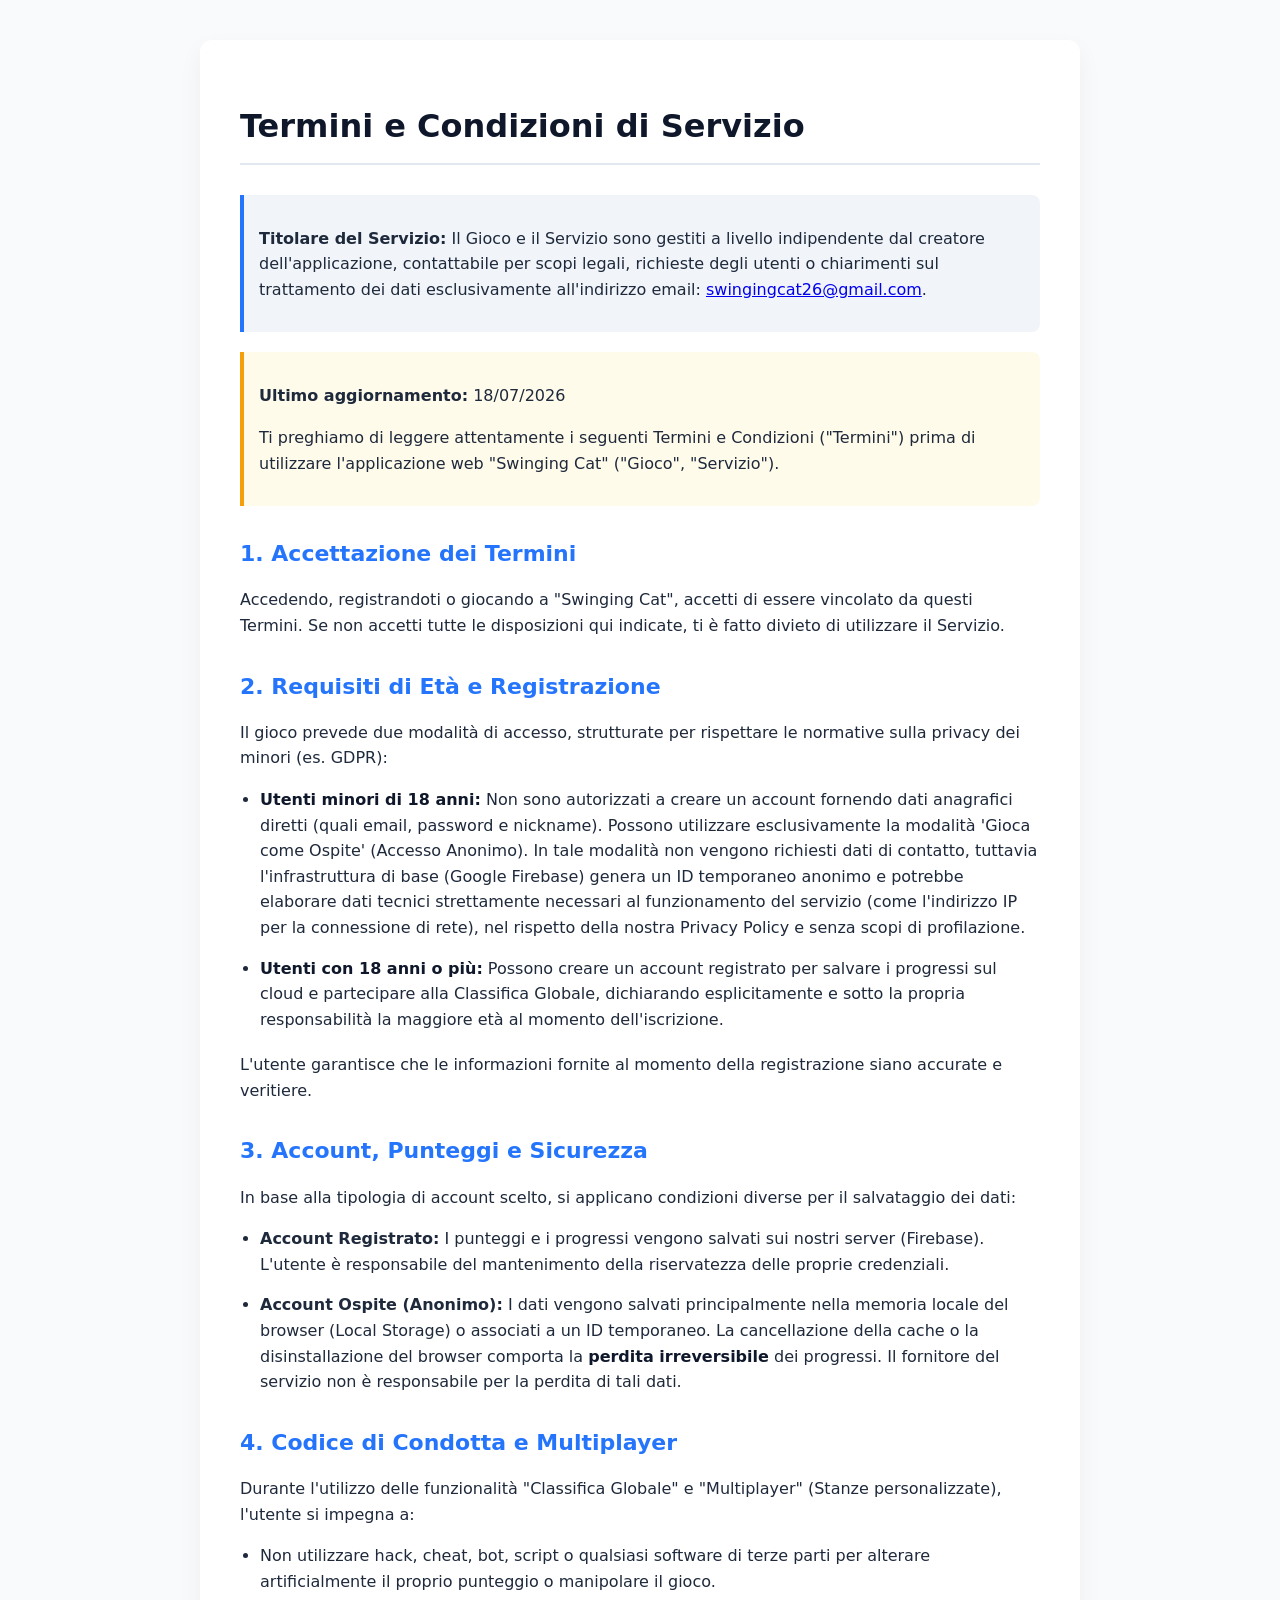
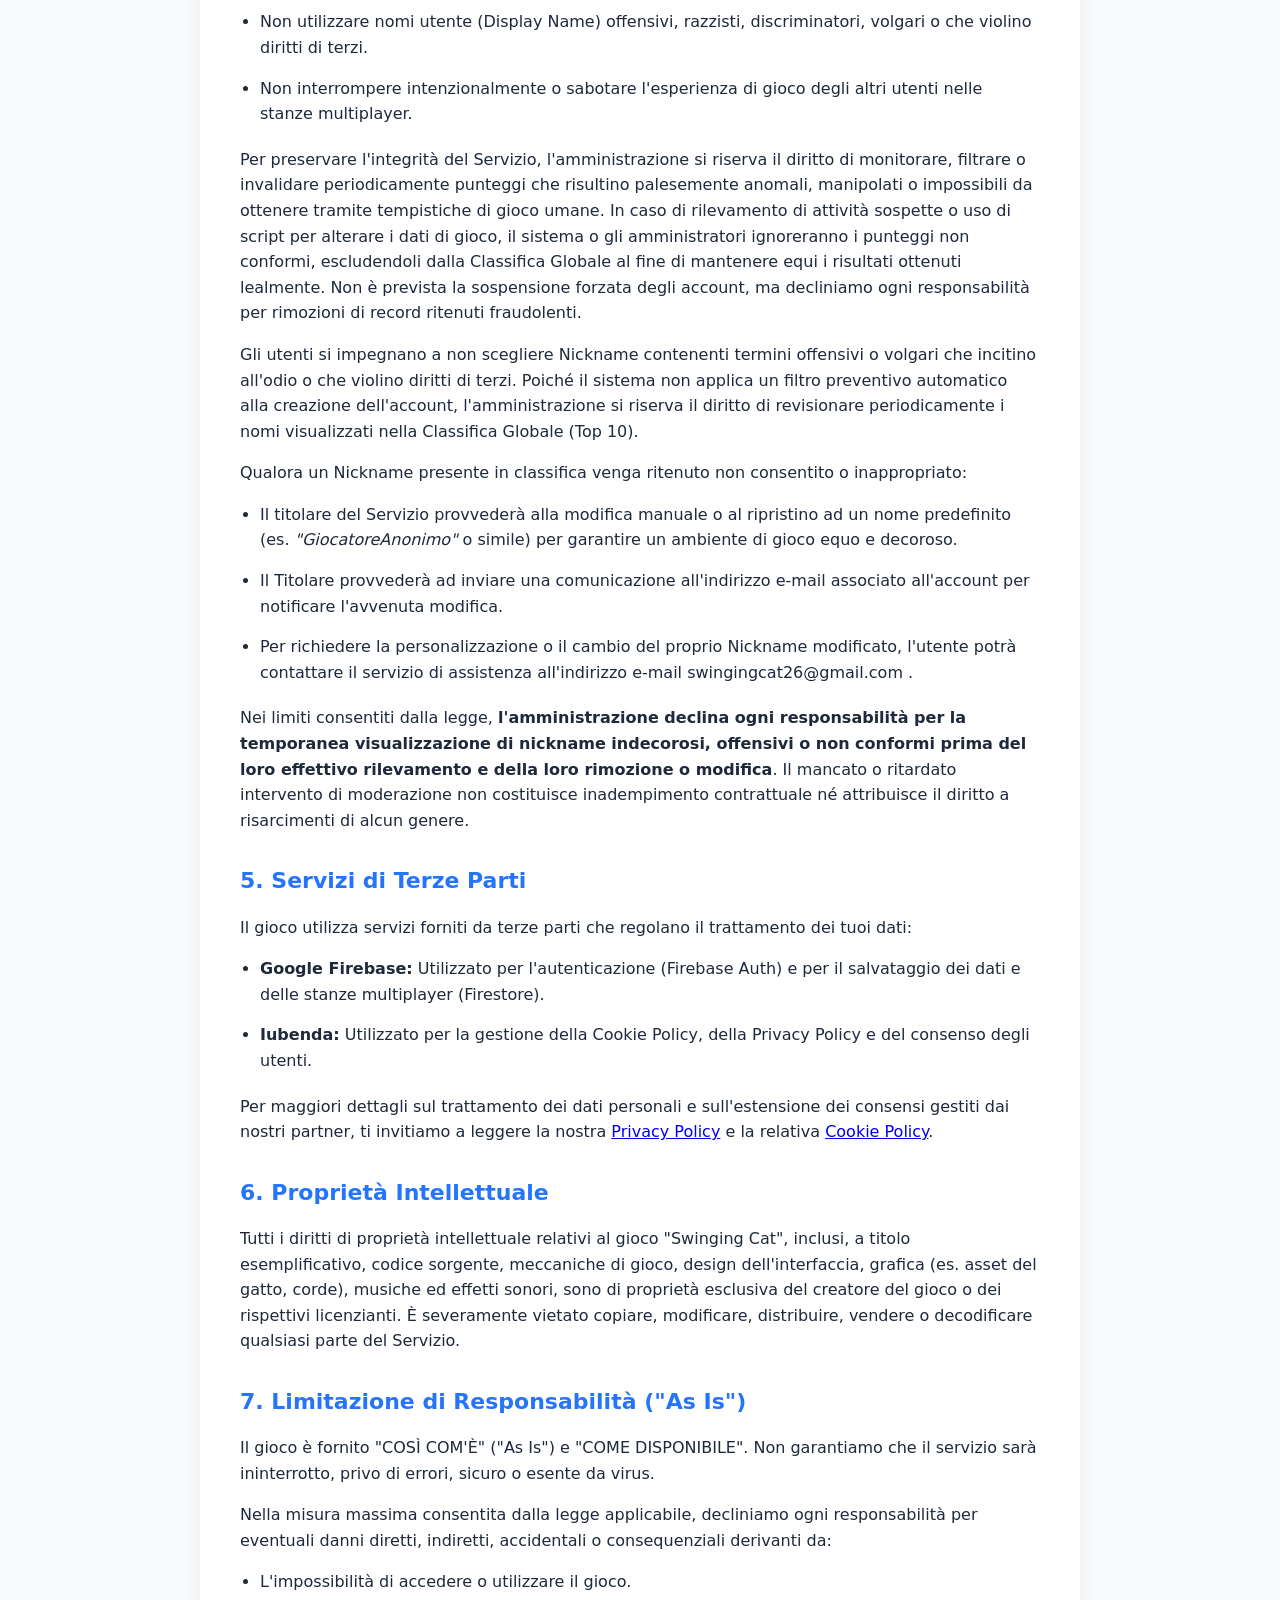
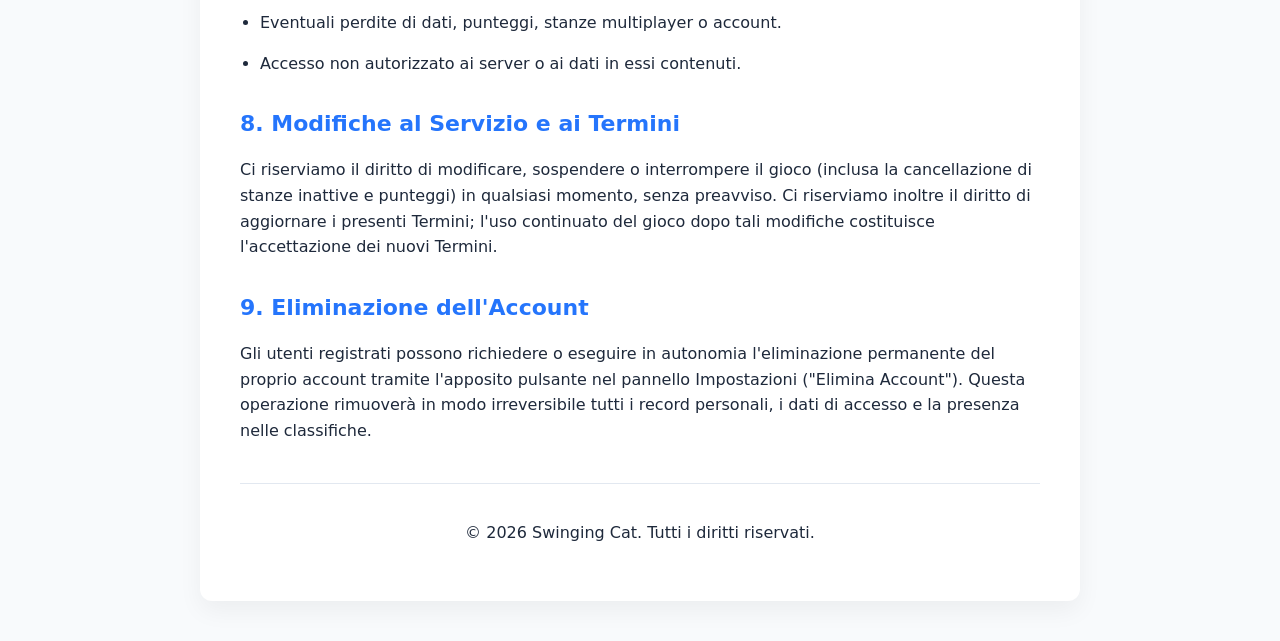
==== terms_conds.html @ af17d2d3 "Add files via upload" ====
<!DOCTYPE html>
<html lang="it">
<head>
    <meta charset="UTF-8">
    <meta name="viewport" content="width=device-width, initial-scale=1.0">
    <title>Termini e Condizioni - Swinging Cat</title>
    <style>
        :root {
            --bg-color: #f8fafc;
            --text-main: #1e293b;
            --text-light: #64748b;
            --primary: #2575fc;
            --border-color: #e2e8f0;
        }
        body {
            font-family: 'Inter', system-ui, -apple-system, sans-serif;
            background-color: var(--bg-color);
            color: var(--text-main);
            line-height: 1.6;
            margin: 0;
            padding: 0;
        }
        .container {
            max-width: 800px;
            margin: 40px auto;
            background: #ffffff;
            padding: 40px;
            border-radius: 12px;
            box-shadow: 0 10px 25px rgba(0, 0, 0, 0.05);
        }
        h1 {
            color: #0f172a;
            font-size: 32px;
            border-bottom: 2px solid var(--border-color);
            padding-bottom: 10px;
            margin-bottom: 30px;
        }
        h2 {
            color: var(--primary);
            font-size: 22px;
            margin-top: 30px;
            margin-bottom: 15px;
        }
        p, li {
            font-size: 16px;
            color: var(--text-main);
            margin-bottom: 15px;
        }
        ul {
            margin-bottom: 20px;
            padding-left: 20px;
        }
        .highlight {
            font-weight: bold;
            color: #0f172a;
        }
        .footer {
            margin-top: 40px;
            padding-top: 20px;
            border-top: 1px solid var(--border-color);
            text-align: center;
            font-size: 14px;
            color: var(--text-light);
        }
        .warning {
            background-color: #fffbeb;
            border-left: 4px solid #f59e0b;
            padding: 15px;
            margin-bottom: 20px;
            border-radius: 0 8px 8px 0;
        }
    </style>
</head>
<body>
    <div class="container">
       <h1>Termini e Condizioni di Servizio</h1>
<div style="background-color: #f1f5f9; border-left: 4px solid #2575fc; padding: 15px; margin-bottom: 20px; border-radius: 0 8px 8px 0;">
    <p><strong>Titolare del Servizio:</strong> Il Gioco e il Servizio sono gestiti a livello indipendente dal creatore dell'applicazione, contattabile per scopi legali, richieste degli utenti o chiarimenti sul trattamento dei dati esclusivamente all'indirizzo email: <a href="mailto:swingingcat26@gmail.com">swingingcat26@gmail.com</a>.</p>
</div>
<div class="warning">
            <p><strong>Ultimo aggiornamento:</strong> 18/07/2026</p>
            <p>Ti preghiamo di leggere attentamente i seguenti Termini e Condizioni ("Termini") prima di utilizzare l'applicazione web "Swinging Cat" ("Gioco", "Servizio").</p>
        </div>

        <h2>1. Accettazione dei Termini</h2>
        <p>Accedendo, registrandoti o giocando a "Swinging Cat", accetti di essere vincolato da questi Termini. Se non accetti tutte le disposizioni qui indicate, ti è fatto divieto di utilizzare il Servizio.</p>

        <h2>2. Requisiti di Età e Registrazione</h2>
        <p>Il gioco prevede due modalità di accesso, strutturate per rispettare le normative sulla privacy dei minori (es. GDPR):</p>
        <ul> 
        <li><span class="highlight">Utenti minori di 18 anni:</span> Non sono autorizzati a creare un account fornendo dati anagrafici diretti (quali email, password e nickname).
        Possono utilizzare esclusivamente la modalità 'Gioca come Ospite' (Accesso Anonimo). In tale modalità non vengono richiesti dati di contatto, tuttavia l'infrastruttura di base
        (Google Firebase) genera un ID temporaneo anonimo e potrebbe elaborare dati tecnici strettamente necessari al funzionamento del servizio (come l'indirizzo IP per la
        connessione di rete), nel rispetto della nostra Privacy Policy e senza scopi di profilazione.</li>
        <li><span class="highlight">Utenti con 18 anni o più:</span> Possono creare un account registrato per salvare i progressi sul cloud e partecipare alla Classifica Globale, dichiarando esplicitamente e sotto la propria responsabilità la maggiore età al momento dell'iscrizione.</li>
        </ul>
        <p>L'utente garantisce che le informazioni fornite al momento della registrazione siano accurate e veritiere.</p>

        <h2>3. Account, Punteggi e Sicurezza</h2>
        <p>In base alla tipologia di account scelto, si applicano condizioni diverse per il salvataggio dei dati:</p>
        <ul>
            <li><strong>Account Registrato:</strong> I punteggi e i progressi vengono salvati sui nostri server (Firebase). L'utente è responsabile del mantenimento della riservatezza delle proprie credenziali.</li>
            <li><strong>Account Ospite (Anonimo):</strong> I dati vengono salvati principalmente nella memoria locale del browser (Local Storage) o associati a un ID temporaneo. La cancellazione della cache o la disinstallazione del browser comporta la <span class="highlight">perdita irreversibile</span> dei progressi. Il fornitore del servizio non è responsabile per la perdita di tali dati.</li>
        </ul>

        <h2>4. Codice di Condotta e Multiplayer</h2>
        <p>Durante l'utilizzo delle funzionalità "Classifica Globale" e "Multiplayer" (Stanze personalizzate), l'utente si impegna a:</p>
        <ul>
            <li>Non utilizzare hack, cheat, bot, script o qualsiasi software di terze parti per alterare artificialmente il proprio punteggio o manipolare il gioco.</li>
            <li>Non utilizzare nomi utente (Display Name) offensivi, razzisti, discriminatori, volgari o che violino diritti di terzi.</li>
            <li>Non interrompere intenzionalmente o sabotare l'esperienza di gioco degli altri utenti nelle stanze multiplayer.</li>
        </ul>
        <p>Per preservare l'integrità del Servizio, l'amministrazione si riserva il diritto di monitorare, filtrare o invalidare periodicamente punteggi che risultino palesemente
            anomali, manipolati o impossibili da ottenere tramite tempistiche di gioco umane. In caso di rilevamento di attività sospette o uso di script per alterare i dati di gioco, il
            sistema o gli amministratori ignoreranno i punteggi non conformi, escludendoli dalla Classifica Globale al fine di mantenere equi i risultati ottenuti lealmente. Non è
            prevista la sospensione forzata degli account, ma decliniamo ogni responsabilità per rimozioni di record ritenuti fraudolenti.
        </p>
        <p>
  Gli utenti si impegnano a non scegliere Nickname contenenti termini offensivi o volgari che incitino all'odio o che violino diritti di terzi. Poiché il sistema
  non applica un filtro preventivo automatico alla creazione dell'account, l'amministrazione
  si riserva il diritto di revisionare periodicamente i nomi visualizzati nella Classifica Globale (Top 10).
</p>
<p>Qualora un Nickname presente in classifica venga ritenuto non consentito o inappropriato:</p>
  <ul>
    <li>
      Il titolare del Servizio provvederà alla modifica manuale o al ripristino ad un nome predefinito 
      (es. <em>"GiocatoreAnonimo"</em> o simile) per garantire un ambiente di gioco equo e decoroso.
    </li>
    <li>
      Il Titolare provvederà ad inviare una comunicazione 
      all'indirizzo e-mail associato all'account per notificare l'avvenuta modifica.
    </li>
    <li>
      Per richiedere la personalizzazione o il cambio del proprio Nickname modificato, l'utente potrà 
      contattare il servizio di assistenza all'indirizzo e-mail swingingcat26@gmail.com .
    </li>
  </ul>
  <p>Nei limiti consentiti dalla legge, <strong>l'amministrazione declina ogni responsabilità per la temporanea 
      visualizzazione di nickname indecorosi, offensivi o non conformi prima del loro effettivo rilevamento 
      e della loro rimozione o modifica</strong>. Il mancato o ritardato intervento di moderazione non 
      costituisce inadempimento contrattuale né attribuisce il diritto a risarcimenti di alcun genere.</p>


        <h2>5. Servizi di Terze Parti</h2>
        <p>Il gioco utilizza servizi forniti da terze parti che regolano il trattamento dei tuoi dati:</p>
        <ul>
            <li><strong>Google Firebase:</strong> Utilizzato per l'autenticazione (Firebase Auth) e per il salvataggio dei dati e delle stanze multiplayer (Firestore).</li>
            <li><strong>Iubenda:</strong> Utilizzato per la gestione della Cookie Policy, della Privacy Policy e del consenso degli utenti.</li>
        </ul>
       <p>Per maggiori dettagli sul trattamento dei dati personali e sull'estensione dei consensi gestiti dai nostri partner, ti invitiamo a leggere la nostra <a href="https://www.iubenda.com/privacy-policy/73452321" target="_blank">Privacy Policy</a> e la relativa <a href="https://www.iubenda.com/privacy-policy/73452321/cookie-policy" target="_blank">Cookie Policy</a>.</p>

        <h2>6. Proprietà Intellettuale</h2>
        <p>Tutti i diritti di proprietà intellettuale relativi al gioco "Swinging Cat", inclusi, a titolo esemplificativo, codice sorgente, meccaniche di gioco, design dell'interfaccia, grafica (es. asset del gatto, corde), musiche ed effetti sonori, sono di proprietà esclusiva del creatore del gioco o dei rispettivi licenzianti. È severamente vietato copiare, modificare, distribuire, vendere o decodificare qualsiasi parte del Servizio.</p>

        <h2>7. Limitazione di Responsabilità ("As Is")</h2>
        <p>Il gioco è fornito "COSÌ COM'È" ("As Is") e "COME DISPONIBILE". Non garantiamo che il servizio sarà ininterrotto, privo di errori, sicuro o esente da virus. </p>
        <p>Nella misura massima consentita dalla legge applicabile, decliniamo ogni responsabilità per eventuali danni diretti, indiretti, accidentali o consequenziali derivanti da:</p>
        <ul>
            <li>L'impossibilità di accedere o utilizzare il gioco.</li>
            <li>Eventuali perdite di dati, punteggi, stanze multiplayer o account.</li>
            <li>Accesso non autorizzato ai server o ai dati in essi contenuti.</li>
        </ul>

        <h2>8. Modifiche al Servizio e ai Termini</h2>
        <p>Ci riserviamo il diritto di modificare, sospendere o interrompere il gioco (inclusa la cancellazione di stanze inattive e punteggi) in qualsiasi momento, senza preavviso. Ci riserviamo inoltre il diritto di aggiornare i presenti Termini; l'uso continuato del gioco dopo tali modifiche costituisce l'accettazione dei nuovi Termini.</p>

        <h2>9. Eliminazione dell'Account</h2>
        <p>Gli utenti registrati possono richiedere o eseguire in autonomia l'eliminazione permanente del proprio account tramite l'apposito pulsante nel pannello Impostazioni ("Elimina Account"). Questa operazione rimuoverà in modo irreversibile tutti i record personali, i dati di accesso e la presenza nelle classifiche.</p>
        
        <div class="footer">
            <p>&copy; 2026 Swinging Cat. Tutti i diritti riservati.</p>
        </div>
    </div>
</body>
</html>
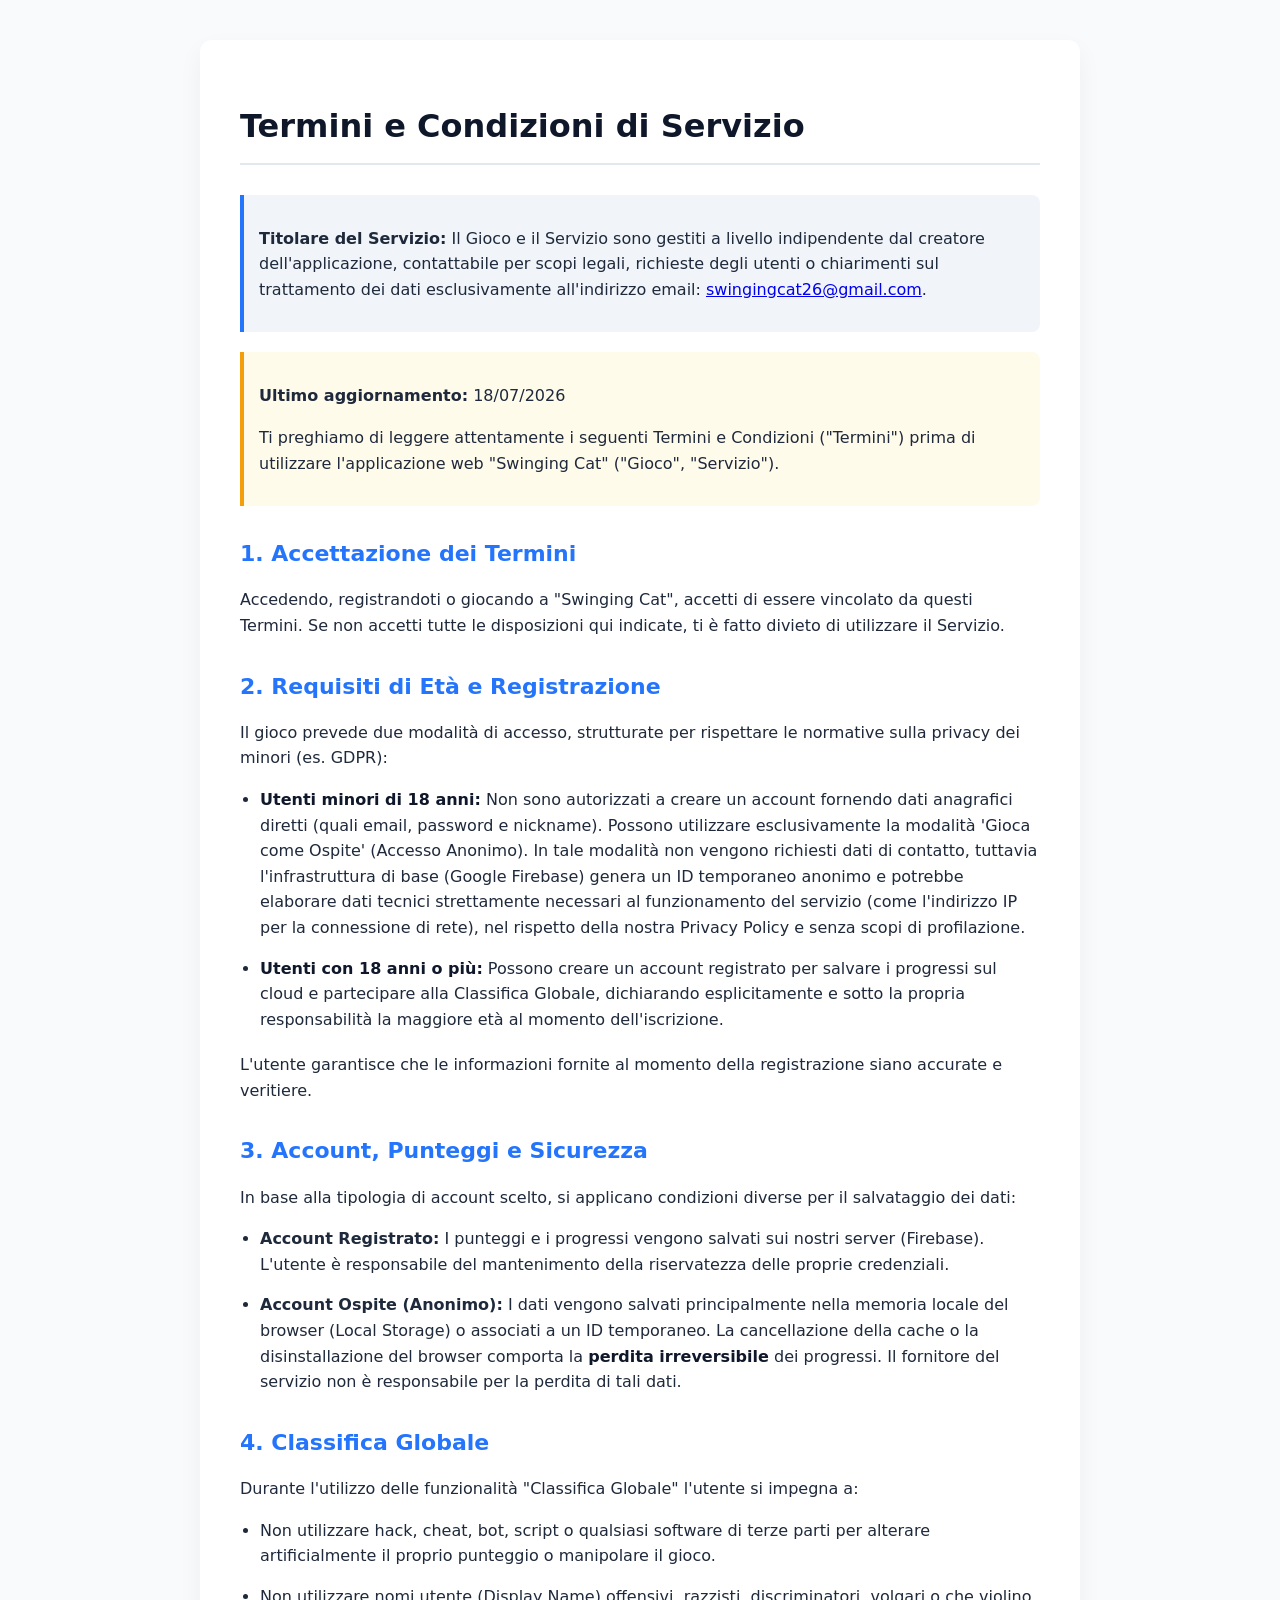
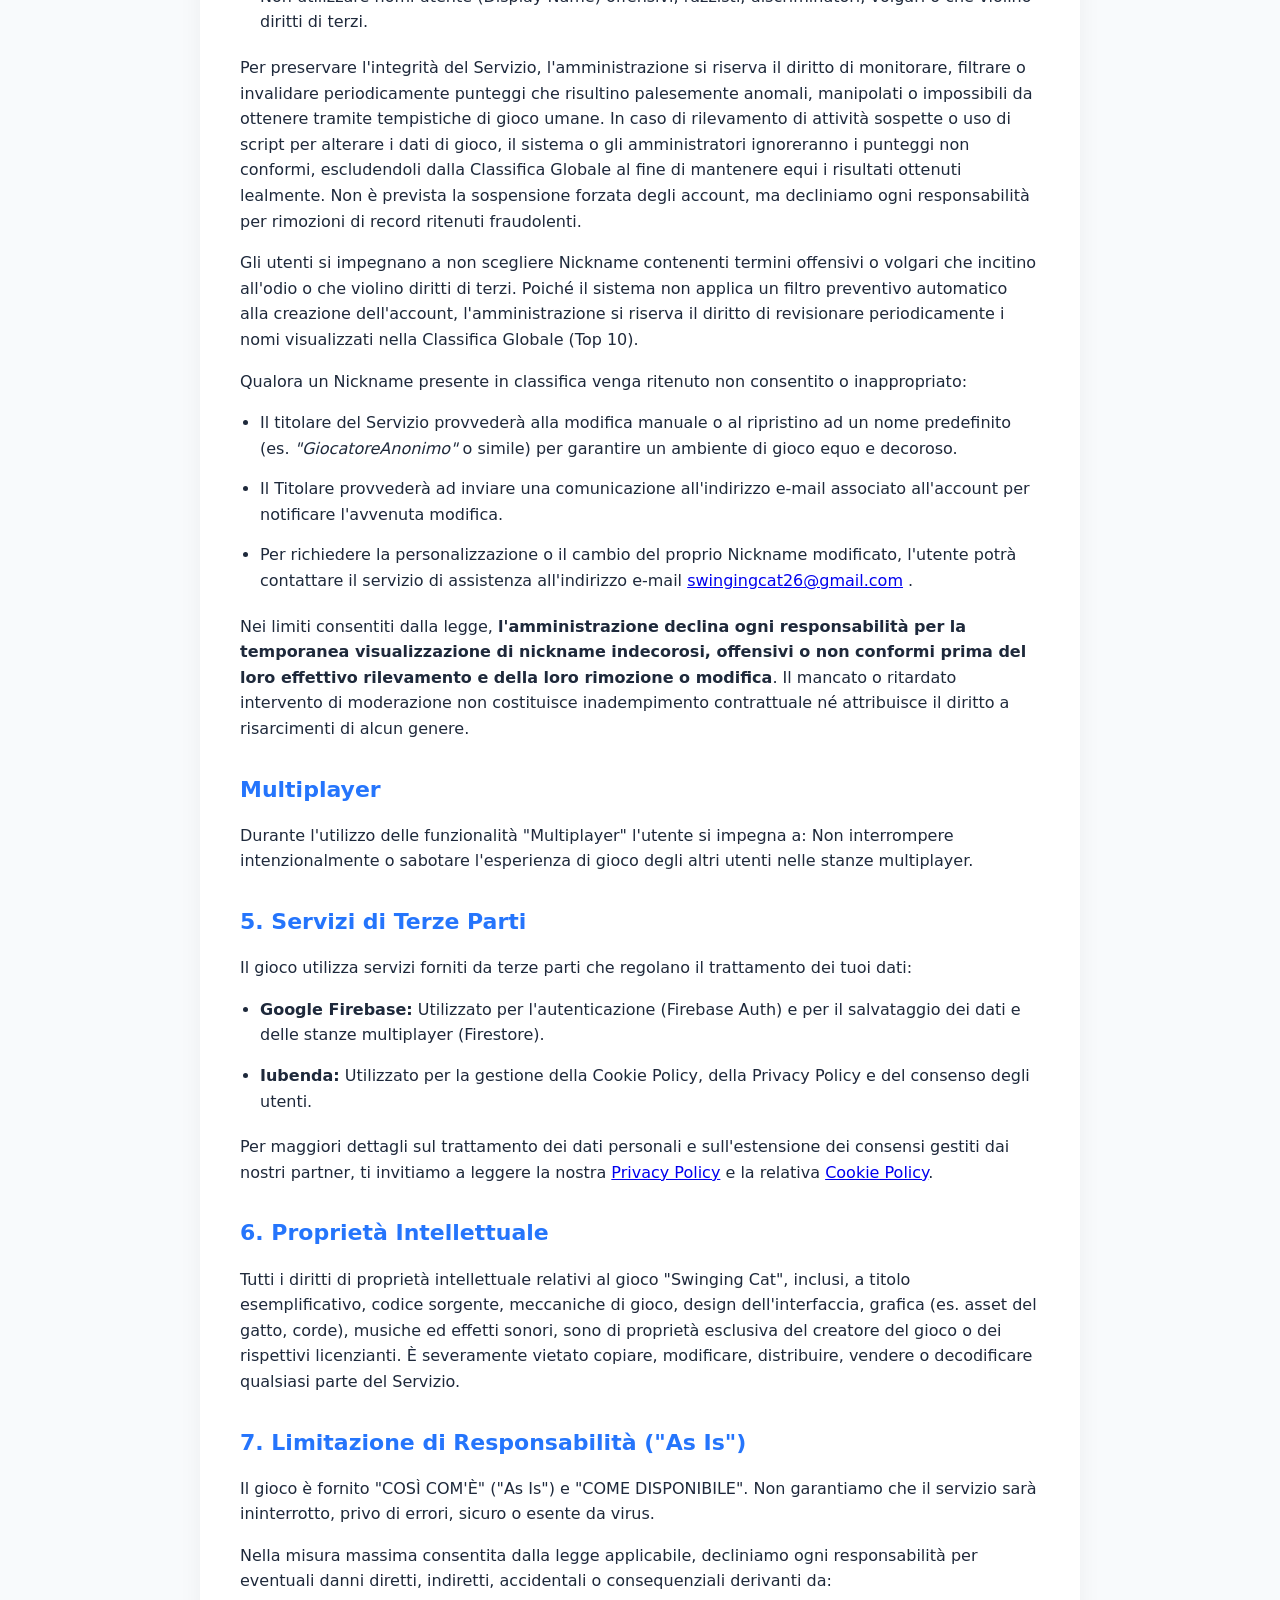
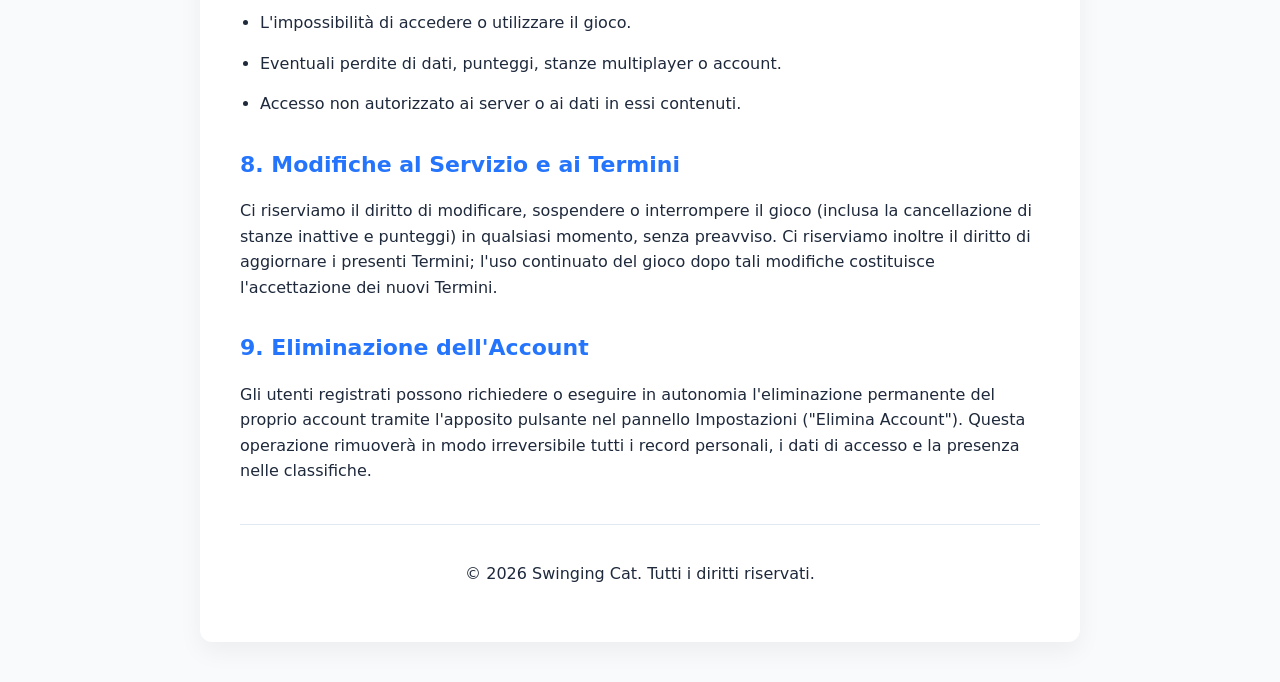
==== commit 8895a64c: "terms of service" ====
--- a/terms_conds.html
+++ b/terms_conds.html
@@ -103,12 +103,11 @@
             <li><strong>Account Ospite (Anonimo):</strong> I dati vengono salvati principalmente nella memoria locale del browser (Local Storage) o associati a un ID temporaneo. La cancellazione della cache o la disinstallazione del browser comporta la <span class="highlight">perdita irreversibile</span> dei progressi. Il fornitore del servizio non è responsabile per la perdita di tali dati.</li>
         </ul>
 
-        <h2>4. Codice di Condotta e Multiplayer</h2>
-        <p>Durante l'utilizzo delle funzionalità "Classifica Globale" e "Multiplayer" (Stanze personalizzate), l'utente si impegna a:</p>
+        <h2>4. Classifica Globale</h2>
+        <p>Durante l'utilizzo delle funzionalità "Classifica Globale" l'utente si impegna a:</p>
         <ul>
             <li>Non utilizzare hack, cheat, bot, script o qualsiasi software di terze parti per alterare artificialmente il proprio punteggio o manipolare il gioco.</li>
             <li>Non utilizzare nomi utente (Display Name) offensivi, razzisti, discriminatori, volgari o che violino diritti di terzi.</li>
-            <li>Non interrompere intenzionalmente o sabotare l'esperienza di gioco degli altri utenti nelle stanze multiplayer.</li>
         </ul>
         <p>Per preservare l'integrità del Servizio, l'amministrazione si riserva il diritto di monitorare, filtrare o invalidare periodicamente punteggi che risultino palesemente
             anomali, manipolati o impossibili da ottenere tramite tempistiche di gioco umane. In caso di rilevamento di attività sospette o uso di script per alterare i dati di gioco, il
@@ -132,13 +131,17 @@
     </li>
     <li>
       Per richiedere la personalizzazione o il cambio del proprio Nickname modificato, l'utente potrà 
-      contattare il servizio di assistenza all'indirizzo e-mail swingingcat26@gmail.com .
+      contattare il servizio di assistenza all'indirizzo e-mail <a href="mailto:swingingcat26@gmail.com">swingingcat26@gmail.com</a> .
     </li>
   </ul>
   <p>Nei limiti consentiti dalla legge, <strong>l'amministrazione declina ogni responsabilità per la temporanea 
       visualizzazione di nickname indecorosi, offensivi o non conformi prima del loro effettivo rilevamento 
       e della loro rimozione o modifica</strong>. Il mancato o ritardato intervento di moderazione non 
       costituisce inadempimento contrattuale né attribuisce il diritto a risarcimenti di alcun genere.</p>
+
+      <h2>Multiplayer</h2>
+      <p>Durante l'utilizzo delle funzionalità "Multiplayer" l'utente si impegna a:
+      Non interrompere intenzionalmente o sabotare l'esperienza di gioco degli altri utenti nelle stanze multiplayer.</p>
 
 
         <h2>5. Servizi di Terze Parti</h2>
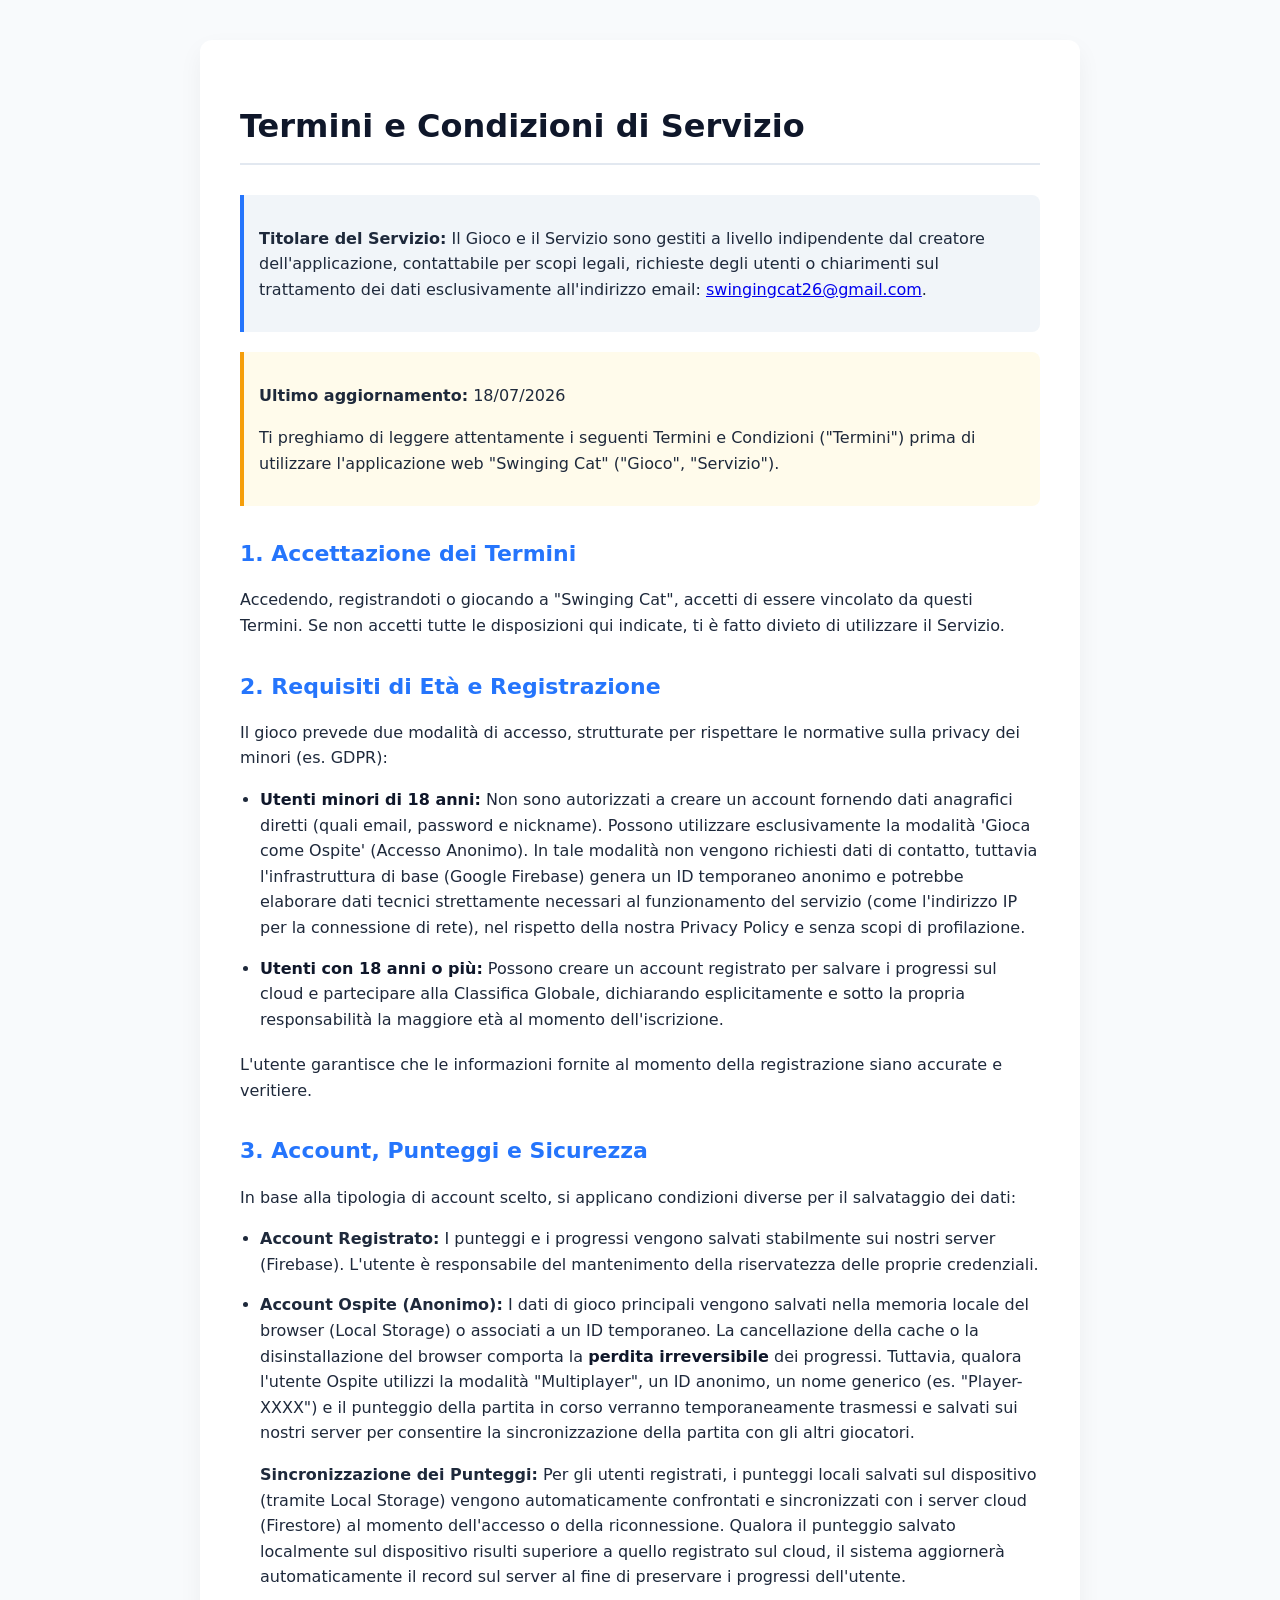
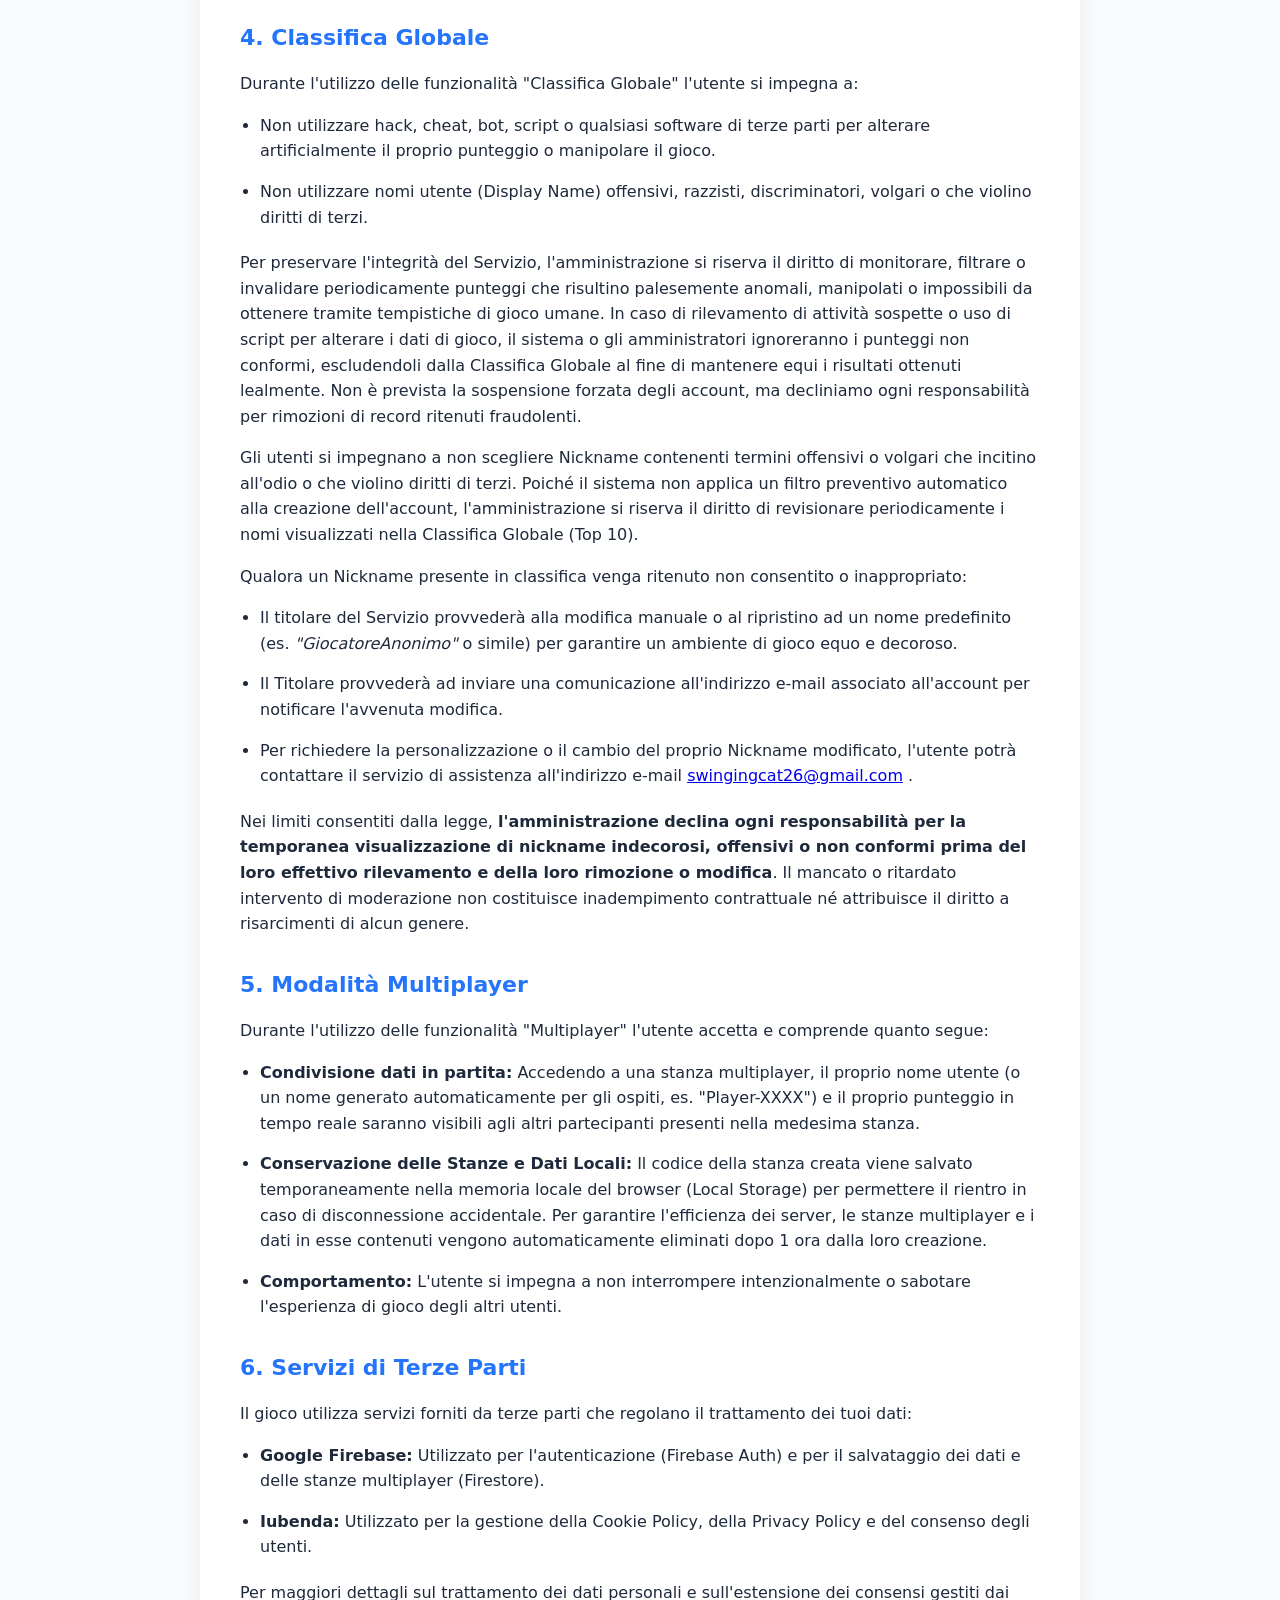
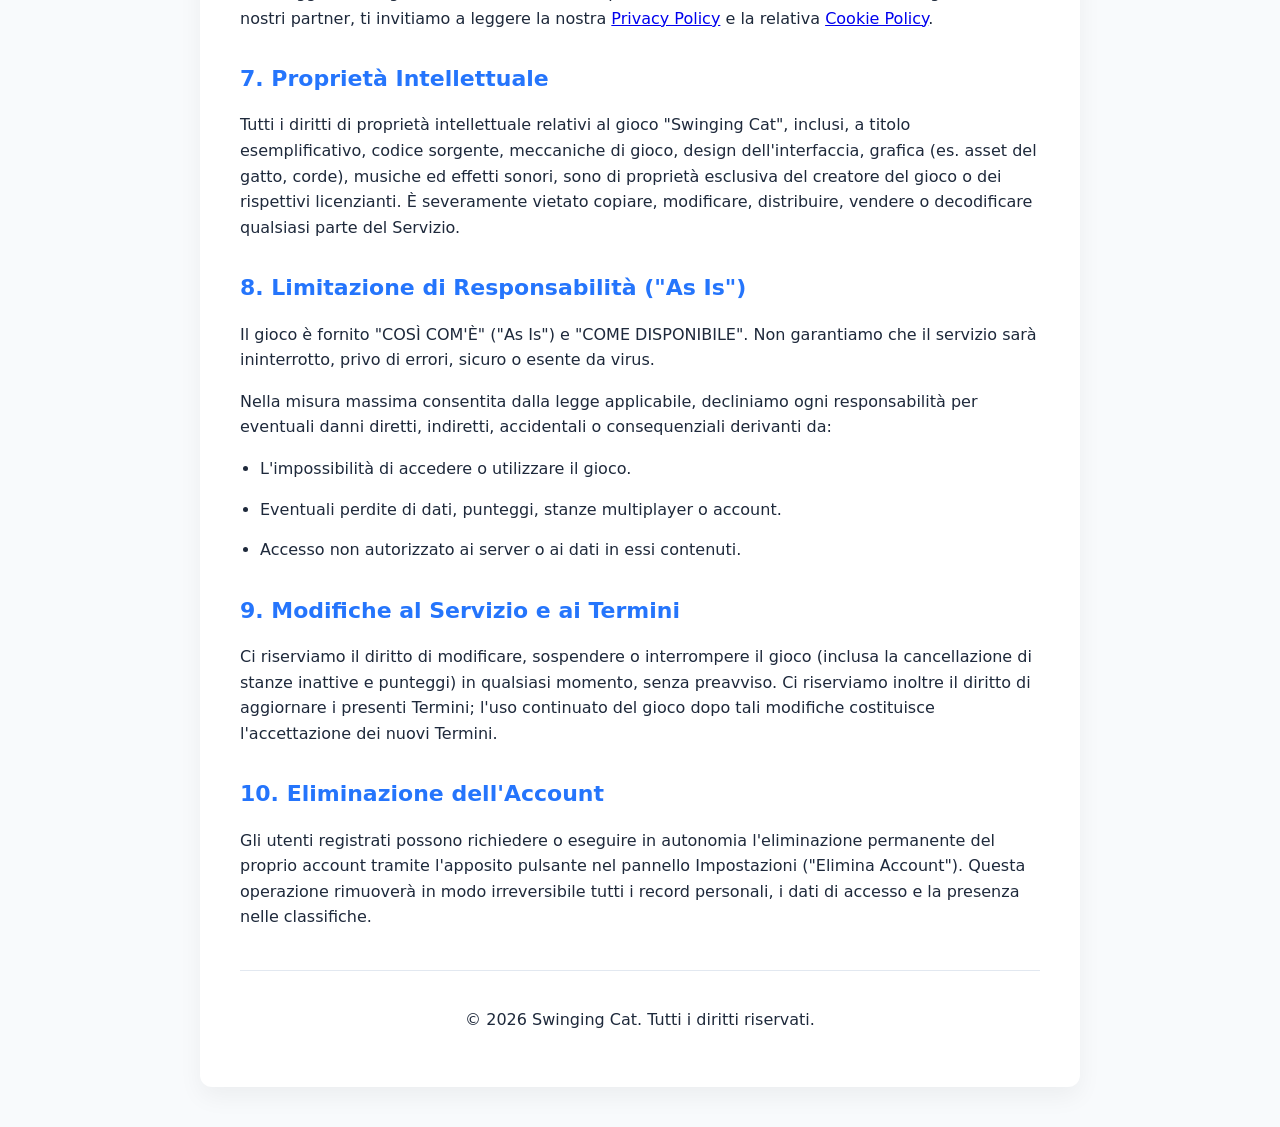
==== commit 967851af: "terms of service" ====
--- a/terms_conds.html
+++ b/terms_conds.html
@@ -99,8 +99,10 @@
         <h2>3. Account, Punteggi e Sicurezza</h2>
         <p>In base alla tipologia di account scelto, si applicano condizioni diverse per il salvataggio dei dati:</p>
         <ul>
-            <li><strong>Account Registrato:</strong> I punteggi e i progressi vengono salvati sui nostri server (Firebase). L'utente è responsabile del mantenimento della riservatezza delle proprie credenziali.</li>
-            <li><strong>Account Ospite (Anonimo):</strong> I dati vengono salvati principalmente nella memoria locale del browser (Local Storage) o associati a un ID temporaneo. La cancellazione della cache o la disinstallazione del browser comporta la <span class="highlight">perdita irreversibile</span> dei progressi. Il fornitore del servizio non è responsabile per la perdita di tali dati.</li>
+            <li><strong>Account Registrato:</strong> I punteggi e i progressi vengono salvati stabilmente sui nostri server (Firebase). L'utente è responsabile del mantenimento della riservatezza delle proprie credenziali.</li>
+            <li><strong>Account Ospite (Anonimo):</strong> I dati di gioco principali vengono salvati nella memoria locale del browser (Local Storage) o associati a un ID temporaneo. La cancellazione della cache o la disinstallazione del browser comporta la <span class="highlight">perdita irreversibile</span> dei progressi. 
+                Tuttavia, qualora l'utente Ospite utilizzi la modalità "Multiplayer", un ID anonimo, un nome generico (es. "Player-XXXX") e il punteggio della partita in corso verranno temporaneamente trasmessi e salvati sui nostri server per consentire la sincronizzazione della partita con gli altri giocatori.</li>
+                <p><strong>Sincronizzazione dei Punteggi:</strong> Per gli utenti registrati, i punteggi locali salvati sul dispositivo (tramite Local Storage) vengono automaticamente confrontati e sincronizzati con i server cloud (Firestore) al momento dell'accesso o della riconnessione. Qualora il punteggio salvato localmente sul dispositivo risulti superiore a quello registrato sul cloud, il sistema aggiornerà automaticamente il record sul server al fine di preservare i progressi dell'utente.</p>
         </ul>
 
         <h2>4. Classifica Globale</h2>
@@ -139,12 +141,15 @@
       e della loro rimozione o modifica</strong>. Il mancato o ritardato intervento di moderazione non 
       costituisce inadempimento contrattuale né attribuisce il diritto a risarcimenti di alcun genere.</p>
 
-      <h2>Multiplayer</h2>
-      <p>Durante l'utilizzo delle funzionalità "Multiplayer" l'utente si impegna a:
-      Non interrompere intenzionalmente o sabotare l'esperienza di gioco degli altri utenti nelle stanze multiplayer.</p>
+ <h2>5. Modalità Multiplayer</h2>
+      <p>Durante l'utilizzo delle funzionalità "Multiplayer" l'utente accetta e comprende quanto segue:</p>
+      <ul>
+          <li><strong>Condivisione dati in partita:</strong> Accedendo a una stanza multiplayer, il proprio nome utente (o un nome generato automaticamente per gli ospiti, es. "Player-XXXX") e il proprio punteggio in tempo reale saranno visibili agli altri partecipanti presenti nella medesima stanza.</li>
+          <li><strong>Conservazione delle Stanze e Dati Locali:</strong> Il codice della stanza creata viene salvato temporaneamente nella memoria locale del browser (Local Storage) per permettere il rientro in caso di disconnessione accidentale. Per garantire l'efficienza dei server, le stanze multiplayer e i dati in esse contenuti vengono automaticamente eliminati dopo 1 ora dalla loro creazione.</li>
+          <li><strong>Comportamento:</strong> L'utente si impegna a non interrompere intenzionalmente o sabotare l'esperienza di gioco degli altri utenti.</li>
+      </ul>
 
-
-        <h2>5. Servizi di Terze Parti</h2>
+        <h2>6. Servizi di Terze Parti</h2>
         <p>Il gioco utilizza servizi forniti da terze parti che regolano il trattamento dei tuoi dati:</p>
         <ul>
             <li><strong>Google Firebase:</strong> Utilizzato per l'autenticazione (Firebase Auth) e per il salvataggio dei dati e delle stanze multiplayer (Firestore).</li>
@@ -152,10 +157,10 @@
         </ul>
        <p>Per maggiori dettagli sul trattamento dei dati personali e sull'estensione dei consensi gestiti dai nostri partner, ti invitiamo a leggere la nostra <a href="https://www.iubenda.com/privacy-policy/73452321" target="_blank">Privacy Policy</a> e la relativa <a href="https://www.iubenda.com/privacy-policy/73452321/cookie-policy" target="_blank">Cookie Policy</a>.</p>
 
-        <h2>6. Proprietà Intellettuale</h2>
+        <h2>7. Proprietà Intellettuale</h2>
         <p>Tutti i diritti di proprietà intellettuale relativi al gioco "Swinging Cat", inclusi, a titolo esemplificativo, codice sorgente, meccaniche di gioco, design dell'interfaccia, grafica (es. asset del gatto, corde), musiche ed effetti sonori, sono di proprietà esclusiva del creatore del gioco o dei rispettivi licenzianti. È severamente vietato copiare, modificare, distribuire, vendere o decodificare qualsiasi parte del Servizio.</p>
 
-        <h2>7. Limitazione di Responsabilità ("As Is")</h2>
+        <h2>8. Limitazione di Responsabilità ("As Is")</h2>
         <p>Il gioco è fornito "COSÌ COM'È" ("As Is") e "COME DISPONIBILE". Non garantiamo che il servizio sarà ininterrotto, privo di errori, sicuro o esente da virus. </p>
         <p>Nella misura massima consentita dalla legge applicabile, decliniamo ogni responsabilità per eventuali danni diretti, indiretti, accidentali o consequenziali derivanti da:</p>
         <ul>
@@ -164,10 +169,10 @@
             <li>Accesso non autorizzato ai server o ai dati in essi contenuti.</li>
         </ul>
 
-        <h2>8. Modifiche al Servizio e ai Termini</h2>
+        <h2>9. Modifiche al Servizio e ai Termini</h2>
         <p>Ci riserviamo il diritto di modificare, sospendere o interrompere il gioco (inclusa la cancellazione di stanze inattive e punteggi) in qualsiasi momento, senza preavviso. Ci riserviamo inoltre il diritto di aggiornare i presenti Termini; l'uso continuato del gioco dopo tali modifiche costituisce l'accettazione dei nuovi Termini.</p>
 
-        <h2>9. Eliminazione dell'Account</h2>
+        <h2>10. Eliminazione dell'Account</h2>
         <p>Gli utenti registrati possono richiedere o eseguire in autonomia l'eliminazione permanente del proprio account tramite l'apposito pulsante nel pannello Impostazioni ("Elimina Account"). Questa operazione rimuoverà in modo irreversibile tutti i record personali, i dati di accesso e la presenza nelle classifiche.</p>
         
         <div class="footer">
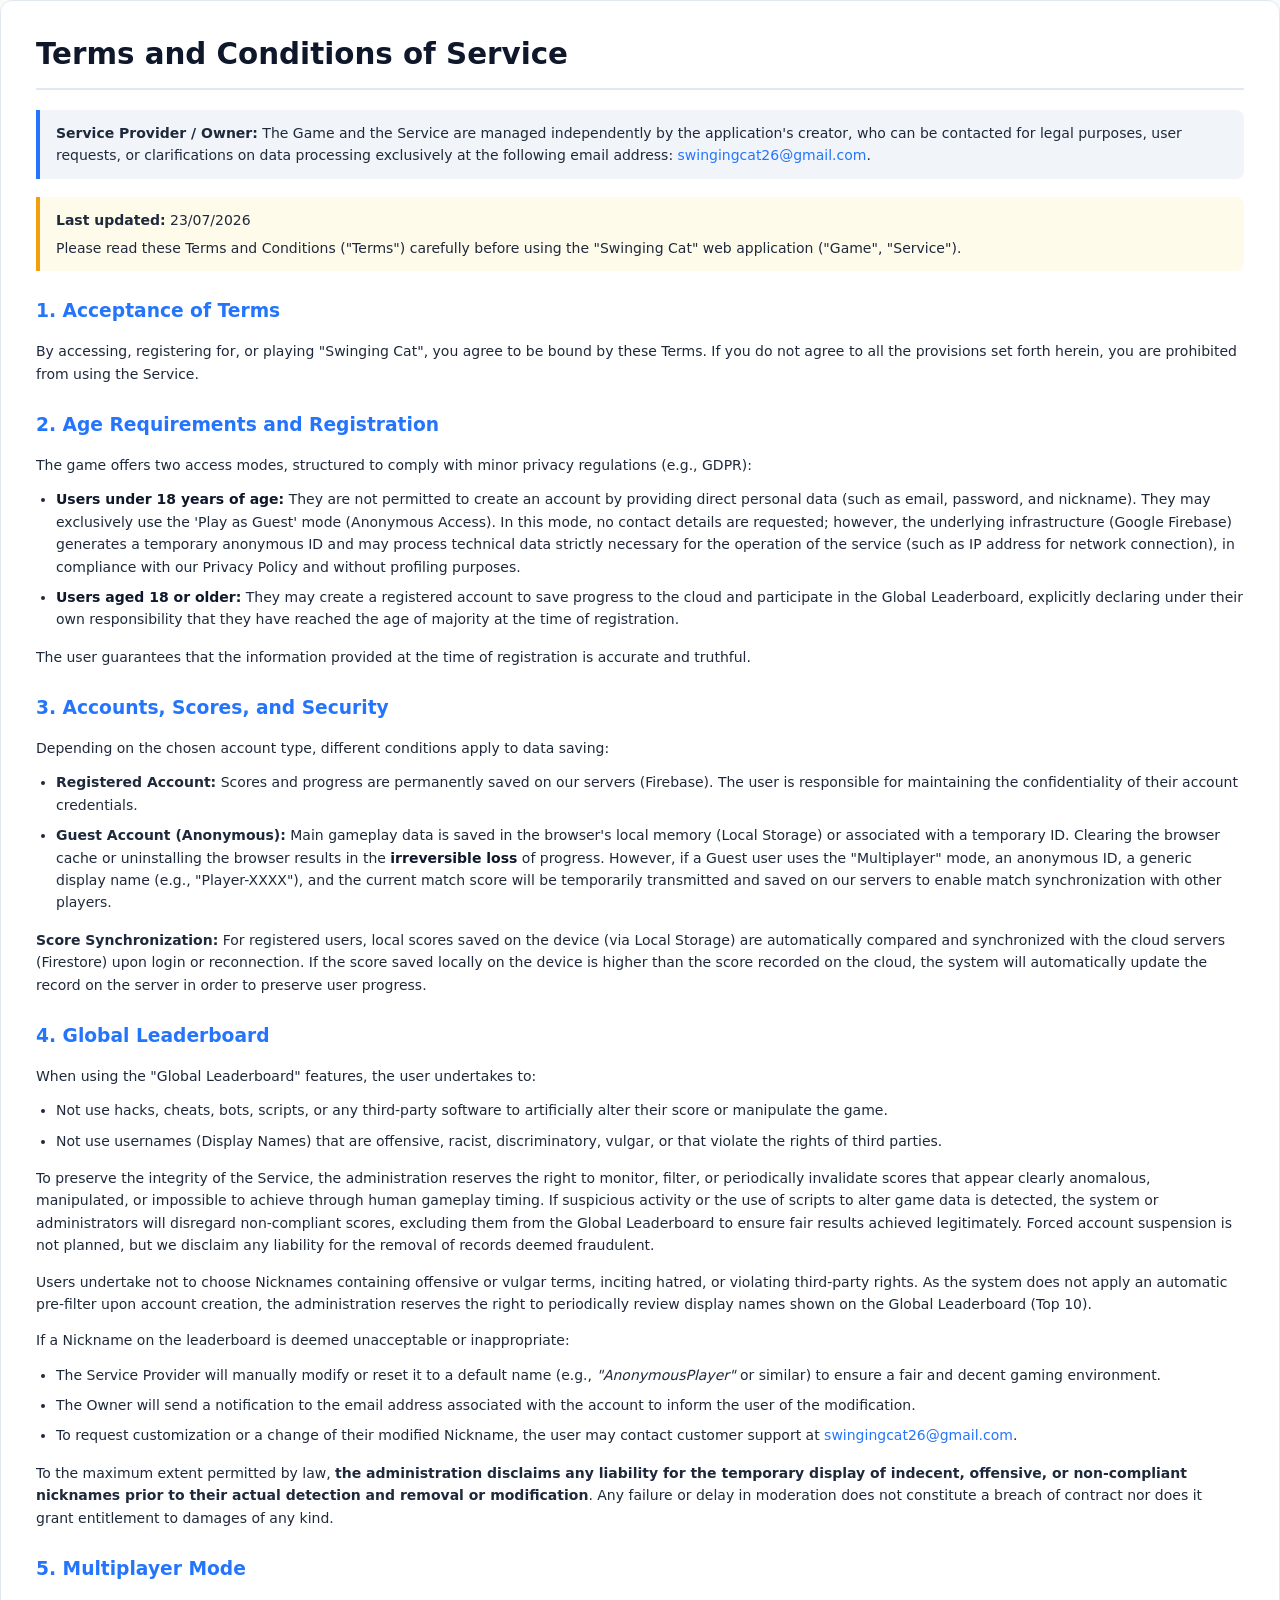
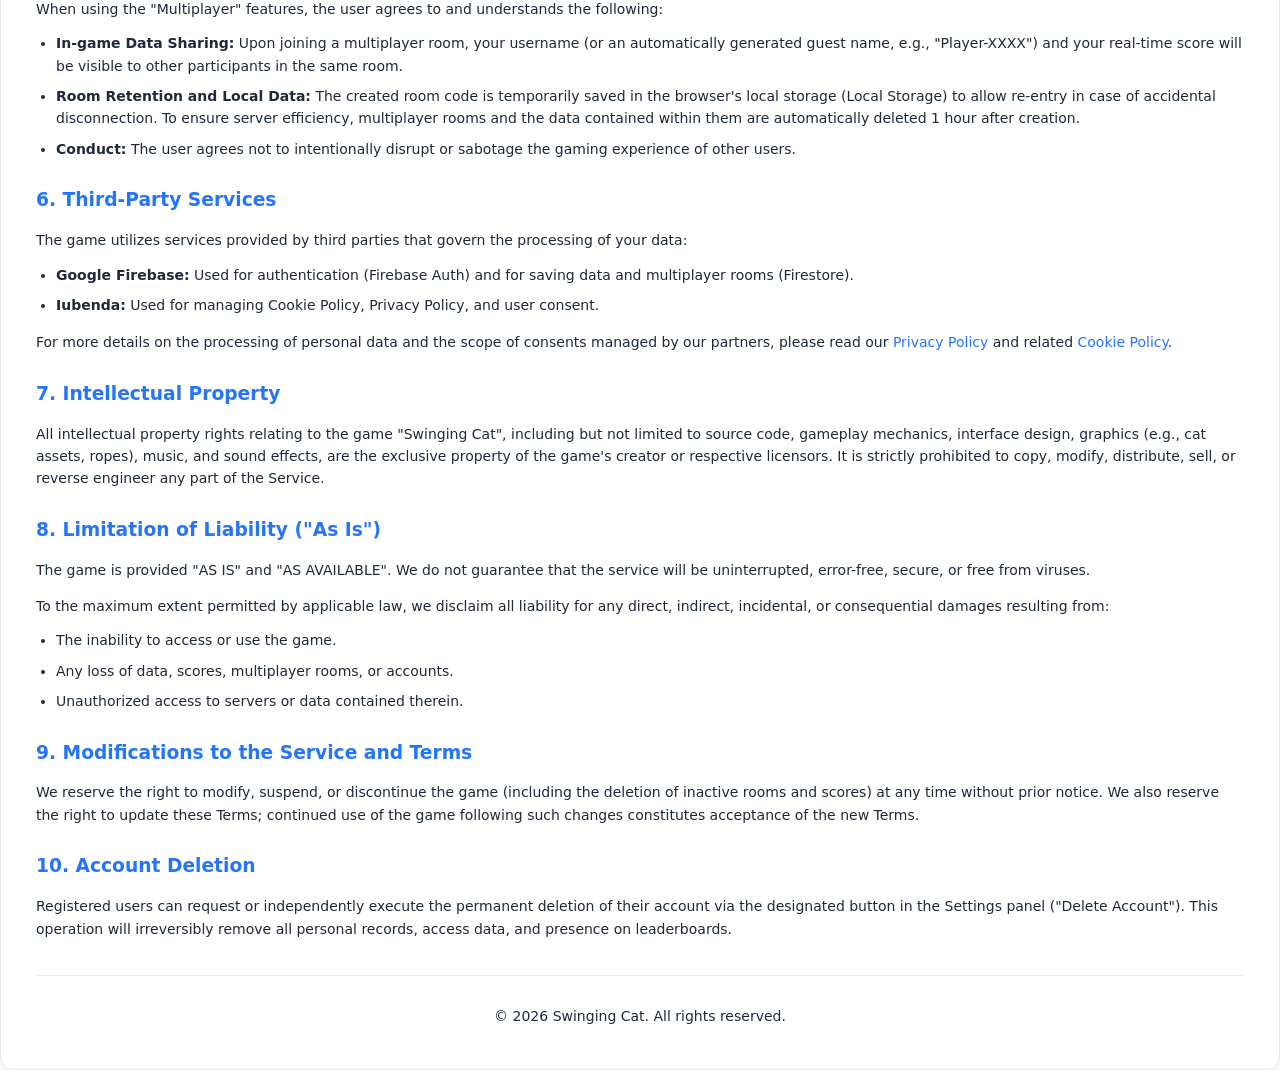
==== commit df8fd9f7: "Translate from italian to english" ====
--- a/terms_conds.html
+++ b/terms_conds.html
@@ -1,182 +1,187 @@
 <!DOCTYPE html>
-<html lang="it">
+<html lang="en">
 <head>
     <meta charset="UTF-8">
-    <meta name="viewport" content="width=device-width, initial-scale=1.0">
-    <title>Termini e Condizioni - Swinging Cat</title>
+    <title>Terms and Conditions - Swinging Cat</title>
     <style>
-        :root {
-            --bg-color: #f8fafc;
-            --text-main: #1e293b;
-            --text-light: #64748b;
-            --primary: #2575fc;
-            --border-color: #e2e8f0;
+        @page {
+            size: A4;
+            margin: 18mm 15mm;
+            background-color: #f8fafc;
+        }
+        *, *::before, *::after {
+            box-sizing: border-box;
         }
         body {
-            font-family: 'Inter', system-ui, -apple-system, sans-serif;
-            background-color: var(--bg-color);
-            color: var(--text-main);
+            font-family: system-ui, -apple-system, 'Segoe UI', Roboto, Helvetica, Arial, sans-serif;
+            background-color: #f8fafc;
+            color: #1e293b;
             line-height: 1.6;
             margin: 0;
             padding: 0;
+            font-size: 10.5pt;
         }
         .container {
-            max-width: 800px;
-            margin: 40px auto;
             background: #ffffff;
-            padding: 40px;
+            padding: 30px 35px;
             border-radius: 12px;
-            box-shadow: 0 10px 25px rgba(0, 0, 0, 0.05);
+            border: 1px solid #e2e8f0;
         }
         h1 {
             color: #0f172a;
-            font-size: 32px;
-            border-bottom: 2px solid var(--border-color);
+            font-size: 22pt;
+            border-bottom: 2px solid #e2e8f0;
             padding-bottom: 10px;
-            margin-bottom: 30px;
+            margin-top: 0;
+            margin-bottom: 20px;
         }
         h2 {
-            color: var(--primary);
-            font-size: 22px;
-            margin-top: 30px;
-            margin-bottom: 15px;
+            color: #2575fc;
+            font-size: 14pt;
+            margin-top: 25px;
+            margin-bottom: 12px;
+            page-break-after: avoid;
         }
         p, li {
-            font-size: 16px;
-            color: var(--text-main);
-            margin-bottom: 15px;
+            font-size: 10.5pt;
+            color: #1e293b;
+            margin-bottom: 12px;
         }
         ul {
-            margin-bottom: 20px;
+            margin-top: 5px;
+            margin-bottom: 15px;
             padding-left: 20px;
+        }
+        li {
+            margin-bottom: 8px;
         }
         .highlight {
             font-weight: bold;
             color: #0f172a;
         }
-        .footer {
-            margin-top: 40px;
-            padding-top: 20px;
-            border-top: 1px solid var(--border-color);
-            text-align: center;
-            font-size: 14px;
-            color: var(--text-light);
+        .owner-box {
+            background-color: #f1f5f9;
+            border-left: 4px solid #2575fc;
+            padding: 12px 16px;
+            margin-bottom: 18px;
+            border-radius: 0 8px 8px 0;
+            page-break-inside: avoid;
+        }
+        .owner-box p {
+            margin: 0;
         }
         .warning {
             background-color: #fffbeb;
             border-left: 4px solid #f59e0b;
-            padding: 15px;
+            padding: 12px 16px;
             margin-bottom: 20px;
             border-radius: 0 8px 8px 0;
+            page-break-inside: avoid;
+        }
+        .warning p {
+            margin: 0 0 6px 0;
+        }
+        .warning p:last-child {
+            margin: 0;
+        }
+        a {
+            color: #2575fc;
+            text-decoration: none;
+        }
+        .footer {
+            margin-top: 35px;
+            padding-top: 15px;
+            border-top: 1px solid #e2e8f0;
+            text-align: center;
+            font-size: 9.5pt;
+            color: #64748b;
         }
     </style>
 </head>
 <body>
     <div class="container">
-       <h1>Termini e Condizioni di Servizio</h1>
-<div style="background-color: #f1f5f9; border-left: 4px solid #2575fc; padding: 15px; margin-bottom: 20px; border-radius: 0 8px 8px 0;">
-    <p><strong>Titolare del Servizio:</strong> Il Gioco e il Servizio sono gestiti a livello indipendente dal creatore dell'applicazione, contattabile per scopi legali, richieste degli utenti o chiarimenti sul trattamento dei dati esclusivamente all'indirizzo email: <a href="mailto:swingingcat26@gmail.com">swingingcat26@gmail.com</a>.</p>
-</div>
-<div class="warning">
-            <p><strong>Ultimo aggiornamento:</strong> 18/07/2026</p>
-            <p>Ti preghiamo di leggere attentamente i seguenti Termini e Condizioni ("Termini") prima di utilizzare l'applicazione web "Swinging Cat" ("Gioco", "Servizio").</p>
+        <h1>Terms and Conditions of Service</h1>
+        
+        <div class="owner-box">
+            <p><strong>Service Provider / Owner:</strong> The Game and the Service are managed independently by the application's creator, who can be contacted for legal purposes, user requests, or clarifications on data processing exclusively at the following email address: <a href="mailto:swingingcat26@gmail.com">swingingcat26@gmail.com</a>.</p>
         </div>
 
-        <h2>1. Accettazione dei Termini</h2>
-        <p>Accedendo, registrandoti o giocando a "Swinging Cat", accetti di essere vincolato da questi Termini. Se non accetti tutte le disposizioni qui indicate, ti è fatto divieto di utilizzare il Servizio.</p>
+        <div class="warning">
+            <p><strong>Last updated:</strong> 23/07/2026</p>
+            <p>Please read these Terms and Conditions ("Terms") carefully before using the "Swinging Cat" web application ("Game", "Service").</p>
+        </div>
 
-        <h2>2. Requisiti di Età e Registrazione</h2>
-        <p>Il gioco prevede due modalità di accesso, strutturate per rispettare le normative sulla privacy dei minori (es. GDPR):</p>
+        <h2>1. Acceptance of Terms</h2>
+        <p>By accessing, registering for, or playing "Swinging Cat", you agree to be bound by these Terms. If you do not agree to all the provisions set forth herein, you are prohibited from using the Service.</p>
+
+        <h2>2. Age Requirements and Registration</h2>
+        <p>The game offers two access modes, structured to comply with minor privacy regulations (e.g., GDPR):</p>
         <ul> 
-        <li><span class="highlight">Utenti minori di 18 anni:</span> Non sono autorizzati a creare un account fornendo dati anagrafici diretti (quali email, password e nickname).
-        Possono utilizzare esclusivamente la modalità 'Gioca come Ospite' (Accesso Anonimo). In tale modalità non vengono richiesti dati di contatto, tuttavia l'infrastruttura di base
-        (Google Firebase) genera un ID temporaneo anonimo e potrebbe elaborare dati tecnici strettamente necessari al funzionamento del servizio (come l'indirizzo IP per la
-        connessione di rete), nel rispetto della nostra Privacy Policy e senza scopi di profilazione.</li>
-        <li><span class="highlight">Utenti con 18 anni o più:</span> Possono creare un account registrato per salvare i progressi sul cloud e partecipare alla Classifica Globale, dichiarando esplicitamente e sotto la propria responsabilità la maggiore età al momento dell'iscrizione.</li>
+            <li><span class="highlight">Users under 18 years of age:</span> They are not permitted to create an account by providing direct personal data (such as email, password, and nickname). They may exclusively use the 'Play as Guest' mode (Anonymous Access). In this mode, no contact details are requested; however, the underlying infrastructure (Google Firebase) generates a temporary anonymous ID and may process technical data strictly necessary for the operation of the service (such as IP address for network connection), in compliance with our Privacy Policy and without profiling purposes.</li>
+            <li><span class="highlight">Users aged 18 or older:</span> They may create a registered account to save progress to the cloud and participate in the Global Leaderboard, explicitly declaring under their own responsibility that they have reached the age of majority at the time of registration.</li>
         </ul>
-        <p>L'utente garantisce che le informazioni fornite al momento della registrazione siano accurate e veritiere.</p>
+        <p>The user guarantees that the information provided at the time of registration is accurate and truthful.</p>
 
-        <h2>3. Account, Punteggi e Sicurezza</h2>
-        <p>In base alla tipologia di account scelto, si applicano condizioni diverse per il salvataggio dei dati:</p>
+        <h2>3. Accounts, Scores, and Security</h2>
+        <p>Depending on the chosen account type, different conditions apply to data saving:</p>
         <ul>
-            <li><strong>Account Registrato:</strong> I punteggi e i progressi vengono salvati stabilmente sui nostri server (Firebase). L'utente è responsabile del mantenimento della riservatezza delle proprie credenziali.</li>
-            <li><strong>Account Ospite (Anonimo):</strong> I dati di gioco principali vengono salvati nella memoria locale del browser (Local Storage) o associati a un ID temporaneo. La cancellazione della cache o la disinstallazione del browser comporta la <span class="highlight">perdita irreversibile</span> dei progressi. 
-                Tuttavia, qualora l'utente Ospite utilizzi la modalità "Multiplayer", un ID anonimo, un nome generico (es. "Player-XXXX") e il punteggio della partita in corso verranno temporaneamente trasmessi e salvati sui nostri server per consentire la sincronizzazione della partita con gli altri giocatori.</li>
-                <p><strong>Sincronizzazione dei Punteggi:</strong> Per gli utenti registrati, i punteggi locali salvati sul dispositivo (tramite Local Storage) vengono automaticamente confrontati e sincronizzati con i server cloud (Firestore) al momento dell'accesso o della riconnessione. Qualora il punteggio salvato localmente sul dispositivo risulti superiore a quello registrato sul cloud, il sistema aggiornerà automaticamente il record sul server al fine di preservare i progressi dell'utente.</p>
+            <li><strong>Registered Account:</strong> Scores and progress are permanently saved on our servers (Firebase). The user is responsible for maintaining the confidentiality of their account credentials.</li>
+            <li><strong>Guest Account (Anonymous):</strong> Main gameplay data is saved in the browser's local memory (Local Storage) or associated with a temporary ID. Clearing the browser cache or uninstalling the browser results in the <span class="highlight">irreversible loss</span> of progress. However, if a Guest user uses the "Multiplayer" mode, an anonymous ID, a generic display name (e.g., "Player-XXXX"), and the current match score will be temporarily transmitted and saved on our servers to enable match synchronization with other players.</li>
+        </ul>
+        <p><strong>Score Synchronization:</strong> For registered users, local scores saved on the device (via Local Storage) are automatically compared and synchronized with the cloud servers (Firestore) upon login or reconnection. If the score saved locally on the device is higher than the score recorded on the cloud, the system will automatically update the record on the server in order to preserve user progress.</p>
+
+        <h2>4. Global Leaderboard</h2>
+        <p>When using the "Global Leaderboard" features, the user undertakes to:</p>
+        <ul>
+            <li>Not use hacks, cheats, bots, scripts, or any third-party software to artificially alter their score or manipulate the game.</li>
+            <li>Not use usernames (Display Names) that are offensive, racist, discriminatory, vulgar, or that violate the rights of third parties.</li>
+        </ul>
+        <p>To preserve the integrity of the Service, the administration reserves the right to monitor, filter, or periodically invalidate scores that appear clearly anomalous, manipulated, or impossible to achieve through human gameplay timing. If suspicious activity or the use of scripts to alter game data is detected, the system or administrators will disregard non-compliant scores, excluding them from the Global Leaderboard to ensure fair results achieved legitimately. Forced account suspension is not planned, but we disclaim any liability for the removal of records deemed fraudulent.</p>
+        <p>Users undertake not to choose Nicknames containing offensive or vulgar terms, inciting hatred, or violating third-party rights. As the system does not apply an automatic pre-filter upon account creation, the administration reserves the right to periodically review display names shown on the Global Leaderboard (Top 10).</p>
+        <p>If a Nickname on the leaderboard is deemed unacceptable or inappropriate:</p>
+        <ul>
+            <li>The Service Provider will manually modify or reset it to a default name (e.g., <em>"AnonymousPlayer"</em> or similar) to ensure a fair and decent gaming environment.</li>
+            <li>The Owner will send a notification to the email address associated with the account to inform the user of the modification.</li>
+            <li>To request customization or a change of their modified Nickname, the user may contact customer support at <a href="mailto:swingingcat26@gmail.com">swingingcat26@gmail.com</a>.</li>
+        </ul>
+        <p>To the maximum extent permitted by law, <strong>the administration disclaims any liability for the temporary display of indecent, offensive, or non-compliant nicknames prior to their actual detection and removal or modification</strong>. Any failure or delay in moderation does not constitute a breach of contract nor does it grant entitlement to damages of any kind.</p>
+
+        <h2>5. Multiplayer Mode</h2>
+        <p>When using the "Multiplayer" features, the user agrees to and understands the following:</p>
+        <ul>
+            <li><strong>In-game Data Sharing:</strong> Upon joining a multiplayer room, your username (or an automatically generated guest name, e.g., "Player-XXXX") and your real-time score will be visible to other participants in the same room.</li>
+            <li><strong>Room Retention and Local Data:</strong> The created room code is temporarily saved in the browser's local storage (Local Storage) to allow re-entry in case of accidental disconnection. To ensure server efficiency, multiplayer rooms and the data contained within them are automatically deleted 1 hour after creation.</li>
+            <li><strong>Conduct:</strong> The user agrees not to intentionally disrupt or sabotage the gaming experience of other users.</li>
         </ul>
 
-        <h2>4. Classifica Globale</h2>
-        <p>Durante l'utilizzo delle funzionalità "Classifica Globale" l'utente si impegna a:</p>
+        <h2>6. Third-Party Services</h2>
+        <p>The game utilizes services provided by third parties that govern the processing of your data:</p>
         <ul>
-            <li>Non utilizzare hack, cheat, bot, script o qualsiasi software di terze parti per alterare artificialmente il proprio punteggio o manipolare il gioco.</li>
-            <li>Non utilizzare nomi utente (Display Name) offensivi, razzisti, discriminatori, volgari o che violino diritti di terzi.</li>
+            <li><strong>Google Firebase:</strong> Used for authentication (Firebase Auth) and for saving data and multiplayer rooms (Firestore).</li>
+            <li><strong>Iubenda:</strong> Used for managing Cookie Policy, Privacy Policy, and user consent.</li>
         </ul>
-        <p>Per preservare l'integrità del Servizio, l'amministrazione si riserva il diritto di monitorare, filtrare o invalidare periodicamente punteggi che risultino palesemente
-            anomali, manipolati o impossibili da ottenere tramite tempistiche di gioco umane. In caso di rilevamento di attività sospette o uso di script per alterare i dati di gioco, il
-            sistema o gli amministratori ignoreranno i punteggi non conformi, escludendoli dalla Classifica Globale al fine di mantenere equi i risultati ottenuti lealmente. Non è
-            prevista la sospensione forzata degli account, ma decliniamo ogni responsabilità per rimozioni di record ritenuti fraudolenti.
-        </p>
-        <p>
-  Gli utenti si impegnano a non scegliere Nickname contenenti termini offensivi o volgari che incitino all'odio o che violino diritti di terzi. Poiché il sistema
-  non applica un filtro preventivo automatico alla creazione dell'account, l'amministrazione
-  si riserva il diritto di revisionare periodicamente i nomi visualizzati nella Classifica Globale (Top 10).
-</p>
-<p>Qualora un Nickname presente in classifica venga ritenuto non consentito o inappropriato:</p>
-  <ul>
-    <li>
-      Il titolare del Servizio provvederà alla modifica manuale o al ripristino ad un nome predefinito 
-      (es. <em>"GiocatoreAnonimo"</em> o simile) per garantire un ambiente di gioco equo e decoroso.
-    </li>
-    <li>
-      Il Titolare provvederà ad inviare una comunicazione 
-      all'indirizzo e-mail associato all'account per notificare l'avvenuta modifica.
-    </li>
-    <li>
-      Per richiedere la personalizzazione o il cambio del proprio Nickname modificato, l'utente potrà 
-      contattare il servizio di assistenza all'indirizzo e-mail <a href="mailto:swingingcat26@gmail.com">swingingcat26@gmail.com</a> .
-    </li>
-  </ul>
-  <p>Nei limiti consentiti dalla legge, <strong>l'amministrazione declina ogni responsabilità per la temporanea 
-      visualizzazione di nickname indecorosi, offensivi o non conformi prima del loro effettivo rilevamento 
-      e della loro rimozione o modifica</strong>. Il mancato o ritardato intervento di moderazione non 
-      costituisce inadempimento contrattuale né attribuisce il diritto a risarcimenti di alcun genere.</p>
+        <p>For more details on the processing of personal data and the scope of consents managed by our partners, please read our <a href="https://www.iubenda.com/privacy-policy/73452321" target="_blank">Privacy Policy</a> and related <a href="https://www.iubenda.com/privacy-policy/73452321/cookie-policy" target="_blank">Cookie Policy</a>.</p>
 
- <h2>5. Modalità Multiplayer</h2>
-      <p>Durante l'utilizzo delle funzionalità "Multiplayer" l'utente accetta e comprende quanto segue:</p>
-      <ul>
-          <li><strong>Condivisione dati in partita:</strong> Accedendo a una stanza multiplayer, il proprio nome utente (o un nome generato automaticamente per gli ospiti, es. "Player-XXXX") e il proprio punteggio in tempo reale saranno visibili agli altri partecipanti presenti nella medesima stanza.</li>
-          <li><strong>Conservazione delle Stanze e Dati Locali:</strong> Il codice della stanza creata viene salvato temporaneamente nella memoria locale del browser (Local Storage) per permettere il rientro in caso di disconnessione accidentale. Per garantire l'efficienza dei server, le stanze multiplayer e i dati in esse contenuti vengono automaticamente eliminati dopo 1 ora dalla loro creazione.</li>
-          <li><strong>Comportamento:</strong> L'utente si impegna a non interrompere intenzionalmente o sabotare l'esperienza di gioco degli altri utenti.</li>
-      </ul>
+        <h2>7. Intellectual Property</h2>
+        <p>All intellectual property rights relating to the game "Swinging Cat", including but not limited to source code, gameplay mechanics, interface design, graphics (e.g., cat assets, ropes), music, and sound effects, are the exclusive property of the game's creator or respective licensors. It is strictly prohibited to copy, modify, distribute, sell, or reverse engineer any part of the Service.</p>
 
-        <h2>6. Servizi di Terze Parti</h2>
-        <p>Il gioco utilizza servizi forniti da terze parti che regolano il trattamento dei tuoi dati:</p>
+        <h2>8. Limitation of Liability ("As Is")</h2>
+        <p>The game is provided "AS IS" and "AS AVAILABLE". We do not guarantee that the service will be uninterrupted, error-free, secure, or free from viruses.</p>
+        <p>To the maximum extent permitted by applicable law, we disclaim all liability for any direct, indirect, incidental, or consequential damages resulting from:</p>
         <ul>
-            <li><strong>Google Firebase:</strong> Utilizzato per l'autenticazione (Firebase Auth) e per il salvataggio dei dati e delle stanze multiplayer (Firestore).</li>
-            <li><strong>Iubenda:</strong> Utilizzato per la gestione della Cookie Policy, della Privacy Policy e del consenso degli utenti.</li>
-        </ul>
-       <p>Per maggiori dettagli sul trattamento dei dati personali e sull'estensione dei consensi gestiti dai nostri partner, ti invitiamo a leggere la nostra <a href="https://www.iubenda.com/privacy-policy/73452321" target="_blank">Privacy Policy</a> e la relativa <a href="https://www.iubenda.com/privacy-policy/73452321/cookie-policy" target="_blank">Cookie Policy</a>.</p>
-
-        <h2>7. Proprietà Intellettuale</h2>
-        <p>Tutti i diritti di proprietà intellettuale relativi al gioco "Swinging Cat", inclusi, a titolo esemplificativo, codice sorgente, meccaniche di gioco, design dell'interfaccia, grafica (es. asset del gatto, corde), musiche ed effetti sonori, sono di proprietà esclusiva del creatore del gioco o dei rispettivi licenzianti. È severamente vietato copiare, modificare, distribuire, vendere o decodificare qualsiasi parte del Servizio.</p>
-
-        <h2>8. Limitazione di Responsabilità ("As Is")</h2>
-        <p>Il gioco è fornito "COSÌ COM'È" ("As Is") e "COME DISPONIBILE". Non garantiamo che il servizio sarà ininterrotto, privo di errori, sicuro o esente da virus. </p>
-        <p>Nella misura massima consentita dalla legge applicabile, decliniamo ogni responsabilità per eventuali danni diretti, indiretti, accidentali o consequenziali derivanti da:</p>
-        <ul>
-            <li>L'impossibilità di accedere o utilizzare il gioco.</li>
-            <li>Eventuali perdite di dati, punteggi, stanze multiplayer o account.</li>
-            <li>Accesso non autorizzato ai server o ai dati in essi contenuti.</li>
+            <li>The inability to access or use the game.</li>
+            <li>Any loss of data, scores, multiplayer rooms, or accounts.</li>
+            <li>Unauthorized access to servers or data contained therein.</li>
         </ul>
 
-        <h2>9. Modifiche al Servizio e ai Termini</h2>
-        <p>Ci riserviamo il diritto di modificare, sospendere o interrompere il gioco (inclusa la cancellazione di stanze inattive e punteggi) in qualsiasi momento, senza preavviso. Ci riserviamo inoltre il diritto di aggiornare i presenti Termini; l'uso continuato del gioco dopo tali modifiche costituisce l'accettazione dei nuovi Termini.</p>
+        <h2>9. Modifications to the Service and Terms</h2>
+        <p>We reserve the right to modify, suspend, or discontinue the game (including the deletion of inactive rooms and scores) at any time without prior notice. We also reserve the right to update these Terms; continued use of the game following such changes constitutes acceptance of the new Terms.</p>
 
-        <h2>10. Eliminazione dell'Account</h2>
-        <p>Gli utenti registrati possono richiedere o eseguire in autonomia l'eliminazione permanente del proprio account tramite l'apposito pulsante nel pannello Impostazioni ("Elimina Account"). Questa operazione rimuoverà in modo irreversibile tutti i record personali, i dati di accesso e la presenza nelle classifiche.</p>
+        <h2>10. Account Deletion</h2>
+        <p>Registered users can request or independently execute the permanent deletion of their account via the designated button in the Settings panel ("Delete Account"). This operation will irreversibly remove all personal records, access data, and presence on leaderboards.</p>
         
         <div class="footer">
-            <p>&copy; 2026 Swinging Cat. Tutti i diritti riservati.</p>
+            <p>&copy; 2026 Swinging Cat. All rights reserved.</p>
         </div>
     </div>
 </body>
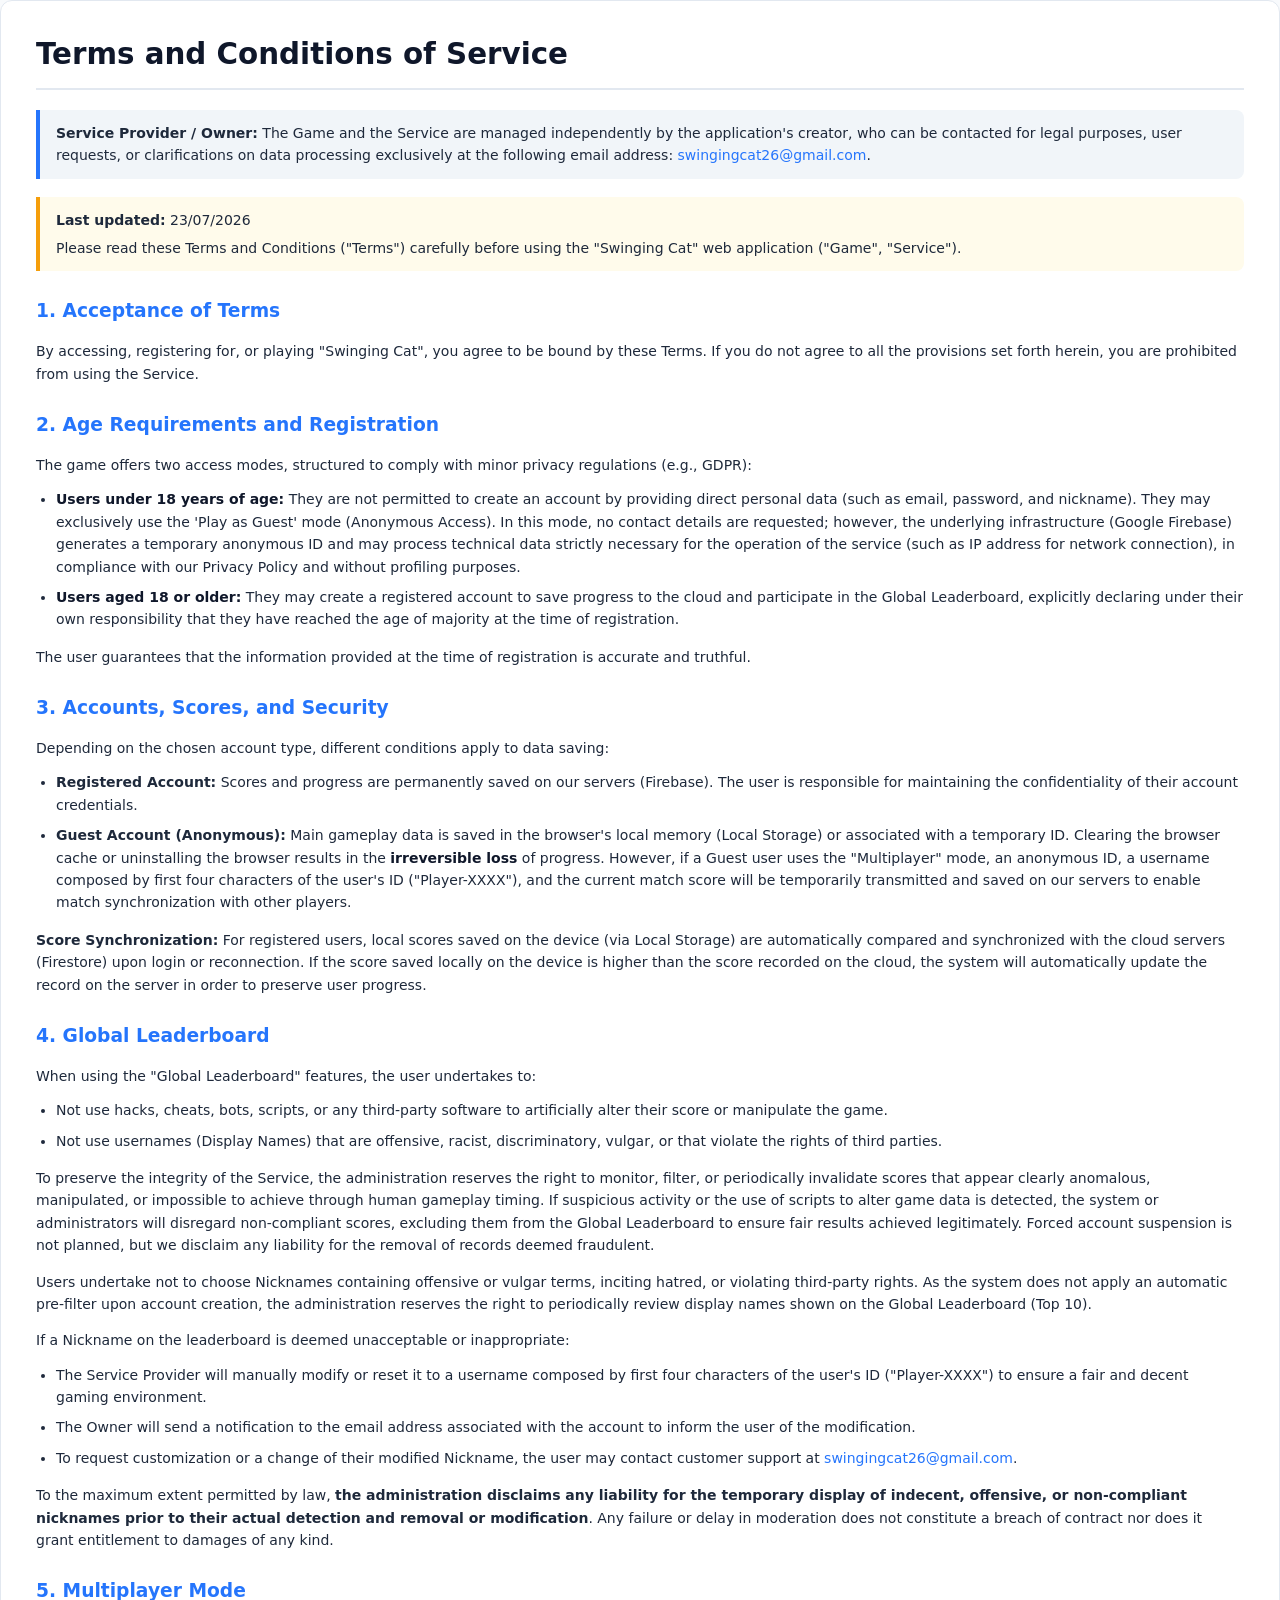
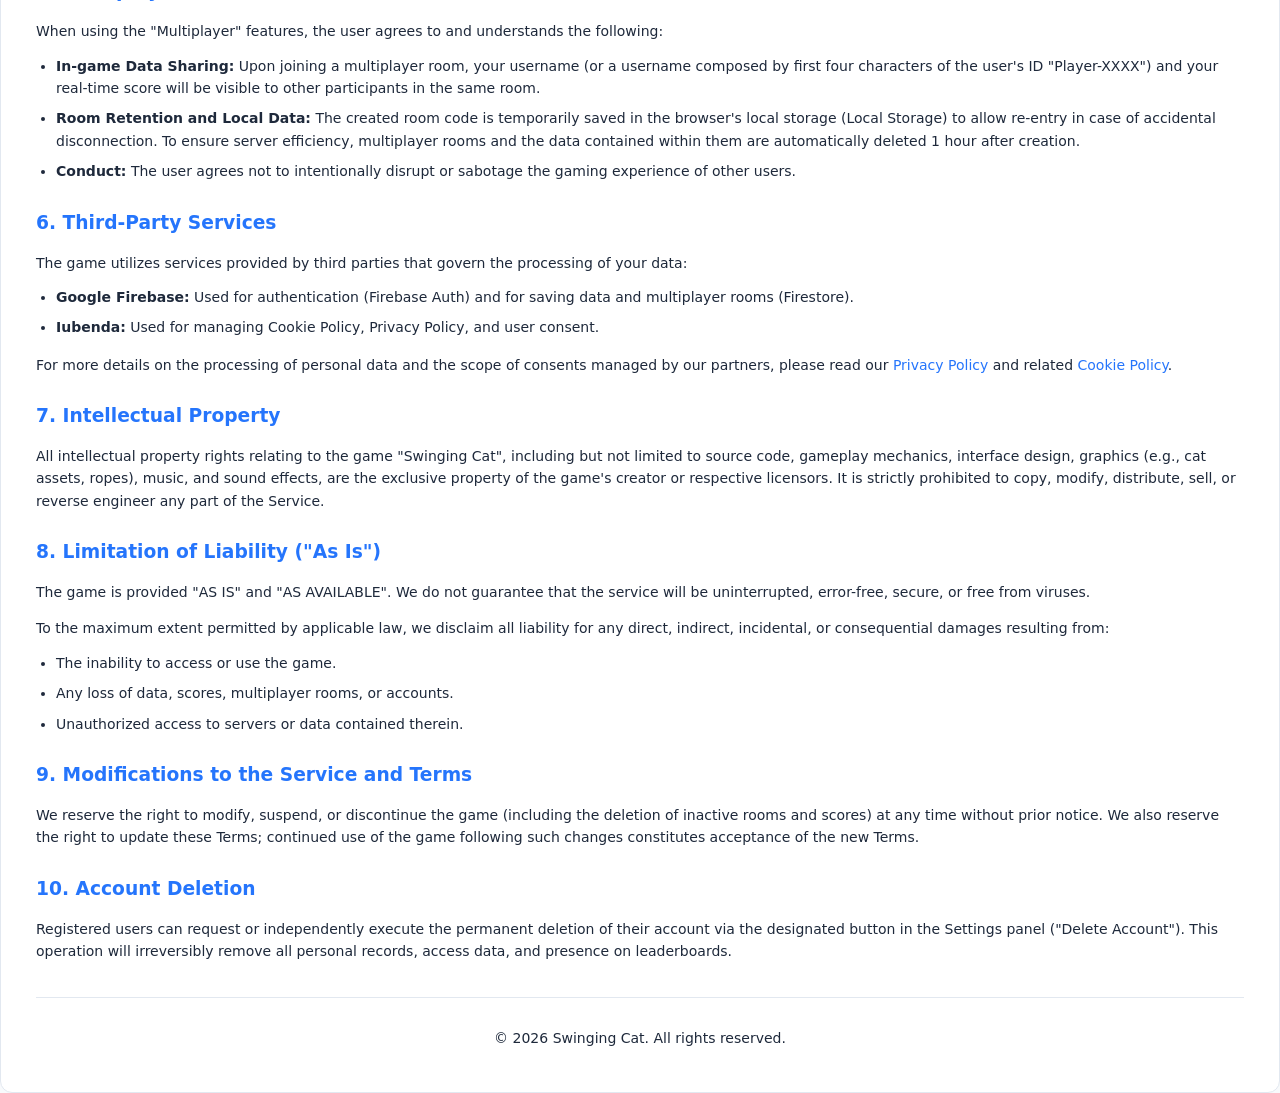
==== commit 31aab6da: "detail added" ====
--- a/terms_conds.html
+++ b/terms_conds.html
@@ -126,7 +126,7 @@
         <p>Depending on the chosen account type, different conditions apply to data saving:</p>
         <ul>
             <li><strong>Registered Account:</strong> Scores and progress are permanently saved on our servers (Firebase). The user is responsible for maintaining the confidentiality of their account credentials.</li>
-            <li><strong>Guest Account (Anonymous):</strong> Main gameplay data is saved in the browser's local memory (Local Storage) or associated with a temporary ID. Clearing the browser cache or uninstalling the browser results in the <span class="highlight">irreversible loss</span> of progress. However, if a Guest user uses the "Multiplayer" mode, an anonymous ID, a generic display name (e.g., "Player-XXXX"), and the current match score will be temporarily transmitted and saved on our servers to enable match synchronization with other players.</li>
+            <li><strong>Guest Account (Anonymous):</strong> Main gameplay data is saved in the browser's local memory (Local Storage) or associated with a temporary ID. Clearing the browser cache or uninstalling the browser results in the <span class="highlight">irreversible loss</span> of progress. However, if a Guest user uses the "Multiplayer" mode, an anonymous ID, a username composed by first four characters of the user's ID ("Player-XXXX"), and the current match score will be temporarily transmitted and saved on our servers to enable match synchronization with other players.</li>
         </ul>
         <p><strong>Score Synchronization:</strong> For registered users, local scores saved on the device (via Local Storage) are automatically compared and synchronized with the cloud servers (Firestore) upon login or reconnection. If the score saved locally on the device is higher than the score recorded on the cloud, the system will automatically update the record on the server in order to preserve user progress.</p>
 
@@ -140,7 +140,7 @@
         <p>Users undertake not to choose Nicknames containing offensive or vulgar terms, inciting hatred, or violating third-party rights. As the system does not apply an automatic pre-filter upon account creation, the administration reserves the right to periodically review display names shown on the Global Leaderboard (Top 10).</p>
         <p>If a Nickname on the leaderboard is deemed unacceptable or inappropriate:</p>
         <ul>
-            <li>The Service Provider will manually modify or reset it to a default name (e.g., <em>"AnonymousPlayer"</em> or similar) to ensure a fair and decent gaming environment.</li>
+            <li>The Service Provider will manually modify or reset it to a username composed by first four characters of the user's ID ("Player-XXXX") to ensure a fair and decent gaming environment.</li>
             <li>The Owner will send a notification to the email address associated with the account to inform the user of the modification.</li>
             <li>To request customization or a change of their modified Nickname, the user may contact customer support at <a href="mailto:swingingcat26@gmail.com">swingingcat26@gmail.com</a>.</li>
         </ul>
@@ -149,7 +149,7 @@
         <h2>5. Multiplayer Mode</h2>
         <p>When using the "Multiplayer" features, the user agrees to and understands the following:</p>
         <ul>
-            <li><strong>In-game Data Sharing:</strong> Upon joining a multiplayer room, your username (or an automatically generated guest name, e.g., "Player-XXXX") and your real-time score will be visible to other participants in the same room.</li>
+            <li><strong>In-game Data Sharing:</strong> Upon joining a multiplayer room, your username (or a username composed by first four characters of the user's ID "Player-XXXX") and your real-time score will be visible to other participants in the same room.</li>
             <li><strong>Room Retention and Local Data:</strong> The created room code is temporarily saved in the browser's local storage (Local Storage) to allow re-entry in case of accidental disconnection. To ensure server efficiency, multiplayer rooms and the data contained within them are automatically deleted 1 hour after creation.</li>
             <li><strong>Conduct:</strong> The user agrees not to intentionally disrupt or sabotage the gaming experience of other users.</li>
         </ul>
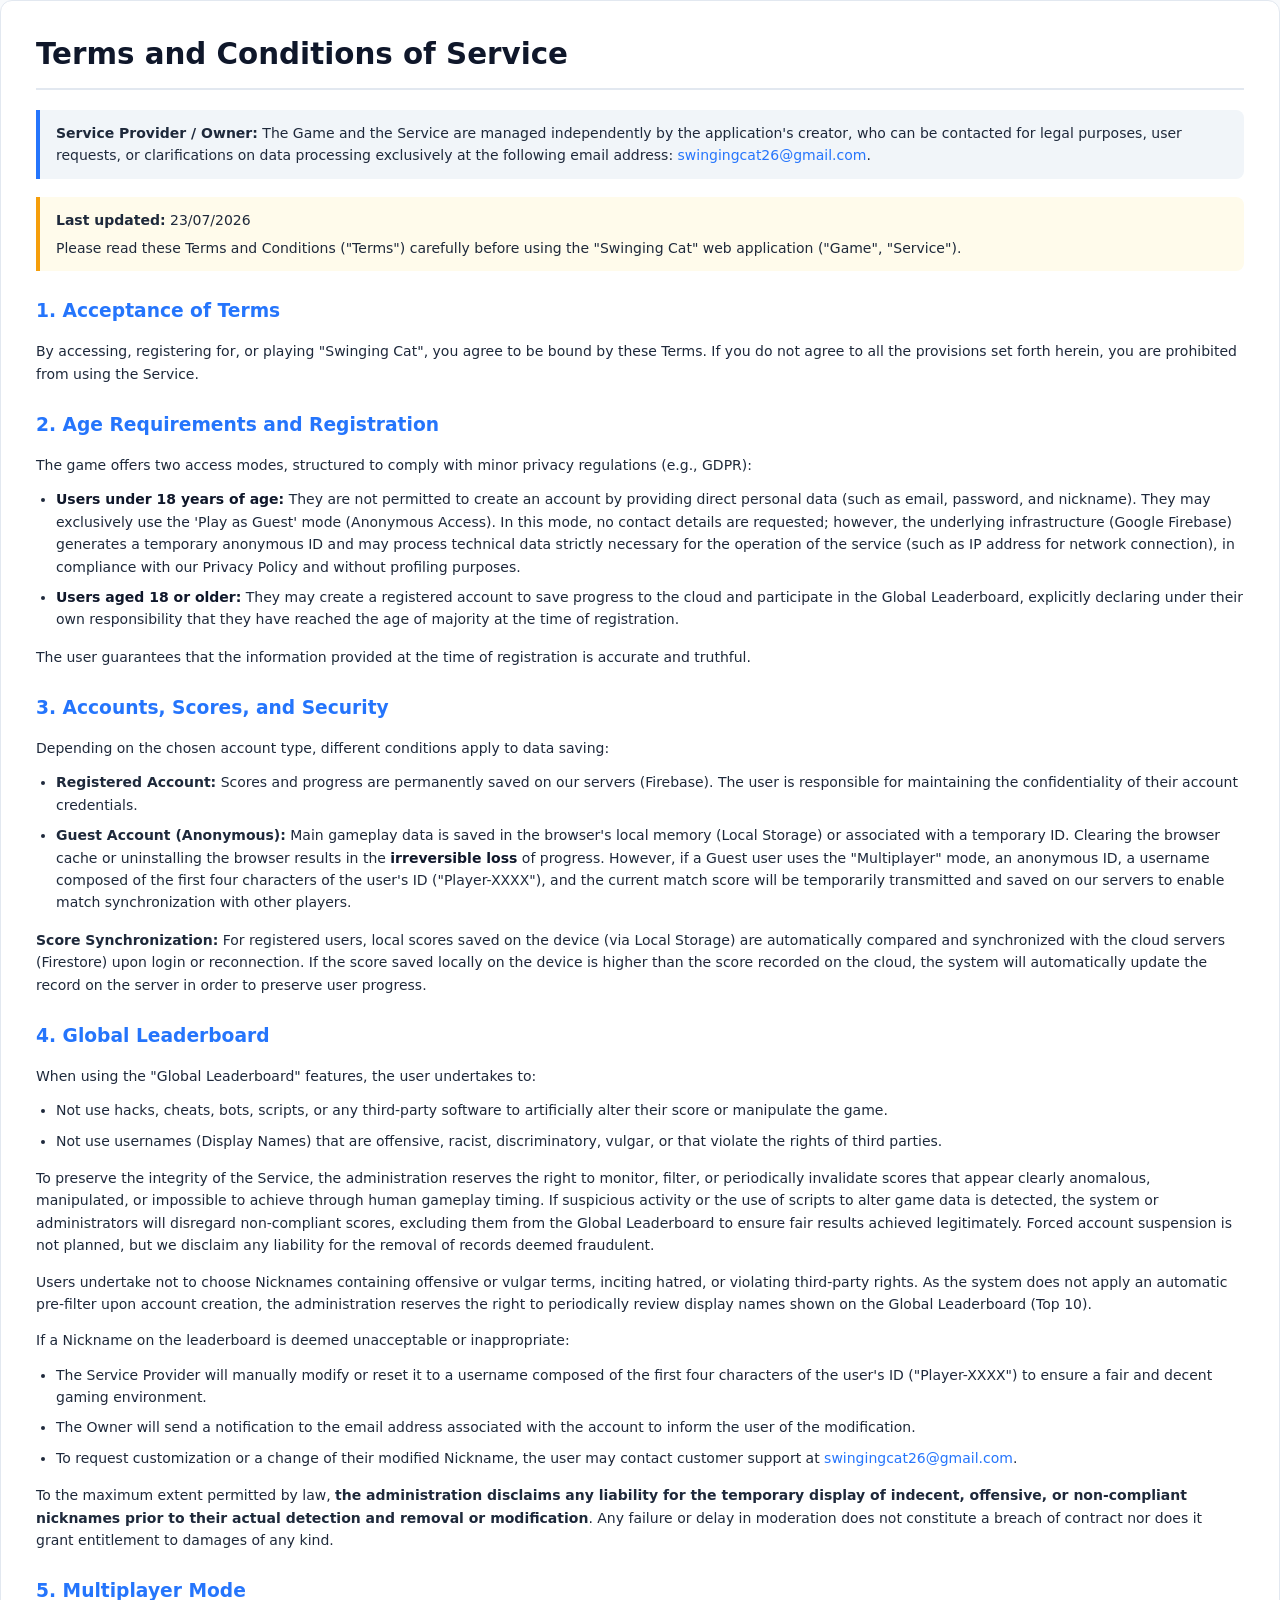
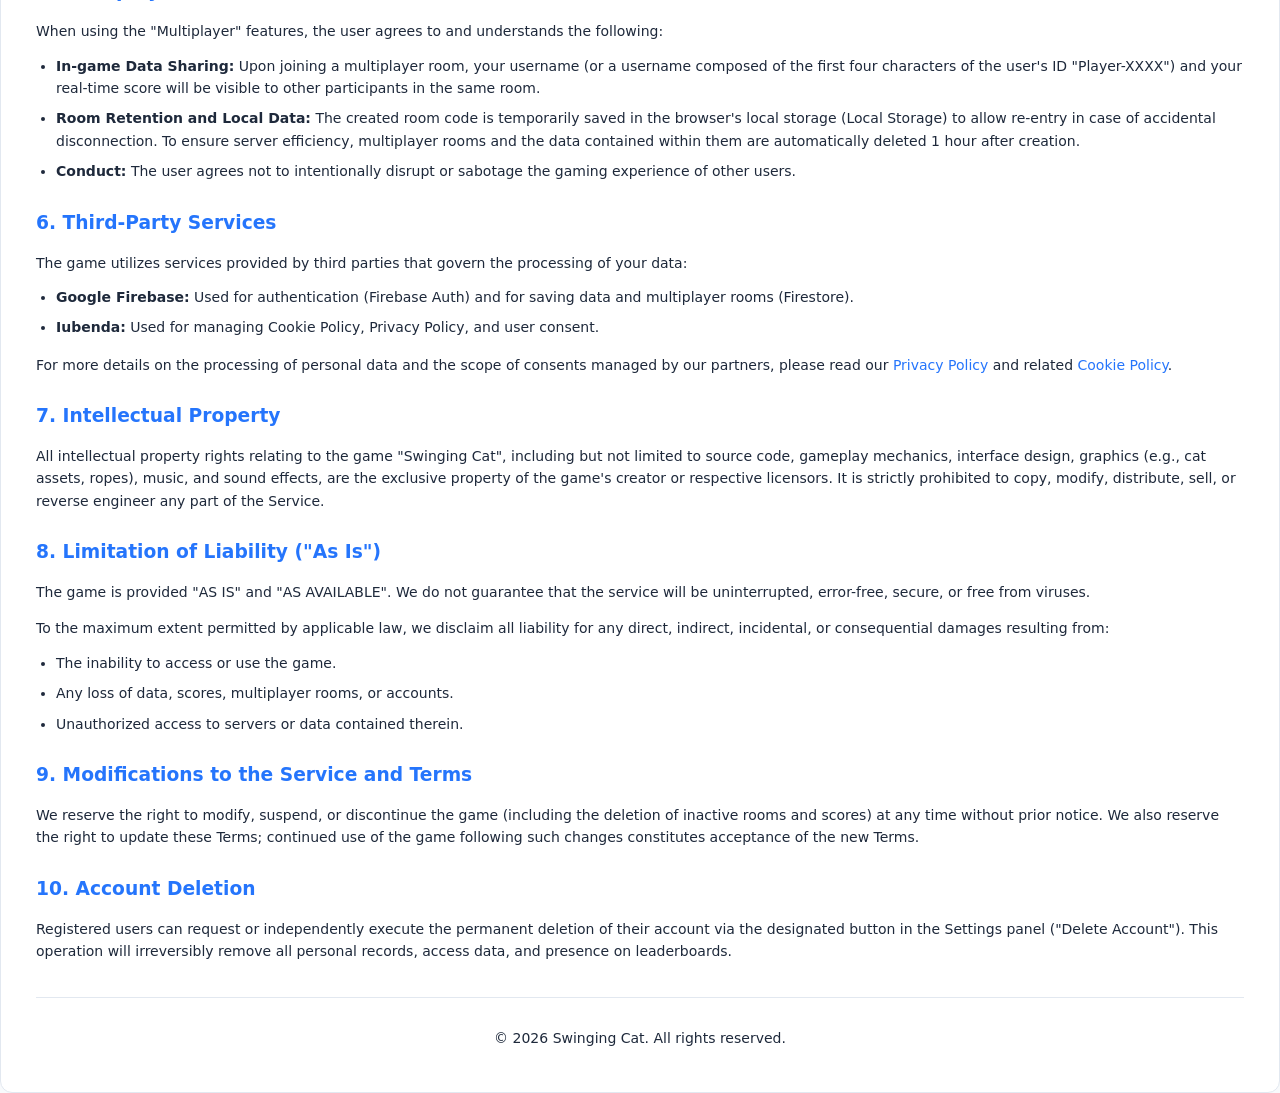
==== commit 4f48b529: "fixes" ====
--- a/terms_conds.html
+++ b/terms_conds.html
@@ -126,7 +126,7 @@
         <p>Depending on the chosen account type, different conditions apply to data saving:</p>
         <ul>
             <li><strong>Registered Account:</strong> Scores and progress are permanently saved on our servers (Firebase). The user is responsible for maintaining the confidentiality of their account credentials.</li>
-            <li><strong>Guest Account (Anonymous):</strong> Main gameplay data is saved in the browser's local memory (Local Storage) or associated with a temporary ID. Clearing the browser cache or uninstalling the browser results in the <span class="highlight">irreversible loss</span> of progress. However, if a Guest user uses the "Multiplayer" mode, an anonymous ID, a username composed by first four characters of the user's ID ("Player-XXXX"), and the current match score will be temporarily transmitted and saved on our servers to enable match synchronization with other players.</li>
+            <li><strong>Guest Account (Anonymous):</strong> Main gameplay data is saved in the browser's local memory (Local Storage) or associated with a temporary ID. Clearing the browser cache or uninstalling the browser results in the <span class="highlight">irreversible loss</span> of progress. However, if a Guest user uses the "Multiplayer" mode, an anonymous ID, a username composed of the first four characters of the user's ID ("Player-XXXX"), and the current match score will be temporarily transmitted and saved on our servers to enable match synchronization with other players.</li>
         </ul>
         <p><strong>Score Synchronization:</strong> For registered users, local scores saved on the device (via Local Storage) are automatically compared and synchronized with the cloud servers (Firestore) upon login or reconnection. If the score saved locally on the device is higher than the score recorded on the cloud, the system will automatically update the record on the server in order to preserve user progress.</p>
 
@@ -140,7 +140,7 @@
         <p>Users undertake not to choose Nicknames containing offensive or vulgar terms, inciting hatred, or violating third-party rights. As the system does not apply an automatic pre-filter upon account creation, the administration reserves the right to periodically review display names shown on the Global Leaderboard (Top 10).</p>
         <p>If a Nickname on the leaderboard is deemed unacceptable or inappropriate:</p>
         <ul>
-            <li>The Service Provider will manually modify or reset it to a username composed by first four characters of the user's ID ("Player-XXXX") to ensure a fair and decent gaming environment.</li>
+            <li>The Service Provider will manually modify or reset it to a username composed of the first four characters of the user's ID ("Player-XXXX") to ensure a fair and decent gaming environment.</li>
             <li>The Owner will send a notification to the email address associated with the account to inform the user of the modification.</li>
             <li>To request customization or a change of their modified Nickname, the user may contact customer support at <a href="mailto:swingingcat26@gmail.com">swingingcat26@gmail.com</a>.</li>
         </ul>
@@ -149,7 +149,7 @@
         <h2>5. Multiplayer Mode</h2>
         <p>When using the "Multiplayer" features, the user agrees to and understands the following:</p>
         <ul>
-            <li><strong>In-game Data Sharing:</strong> Upon joining a multiplayer room, your username (or a username composed by first four characters of the user's ID "Player-XXXX") and your real-time score will be visible to other participants in the same room.</li>
+            <li><strong>In-game Data Sharing:</strong> Upon joining a multiplayer room, your username (or a username composed of the first four characters of the user's ID "Player-XXXX") and your real-time score will be visible to other participants in the same room.</li>
             <li><strong>Room Retention and Local Data:</strong> The created room code is temporarily saved in the browser's local storage (Local Storage) to allow re-entry in case of accidental disconnection. To ensure server efficiency, multiplayer rooms and the data contained within them are automatically deleted 1 hour after creation.</li>
             <li><strong>Conduct:</strong> The user agrees not to intentionally disrupt or sabotage the gaming experience of other users.</li>
         </ul>
